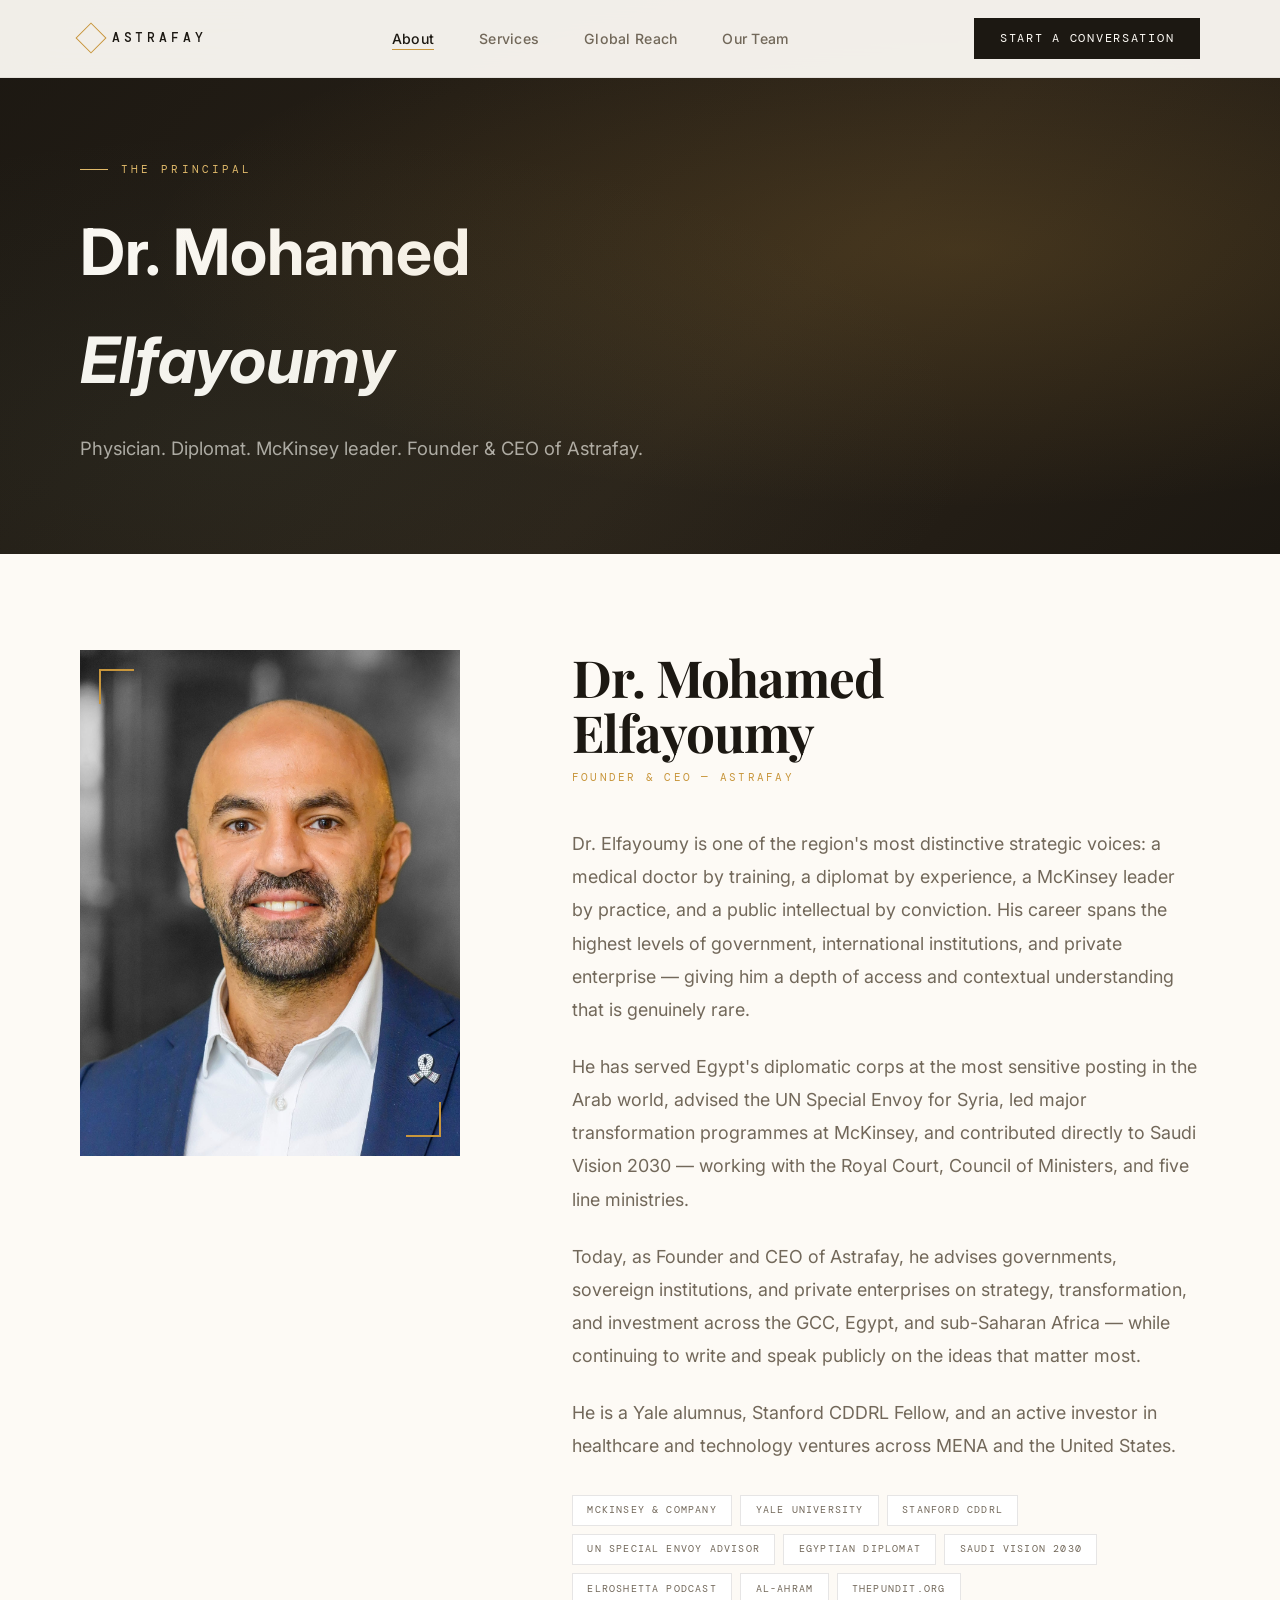
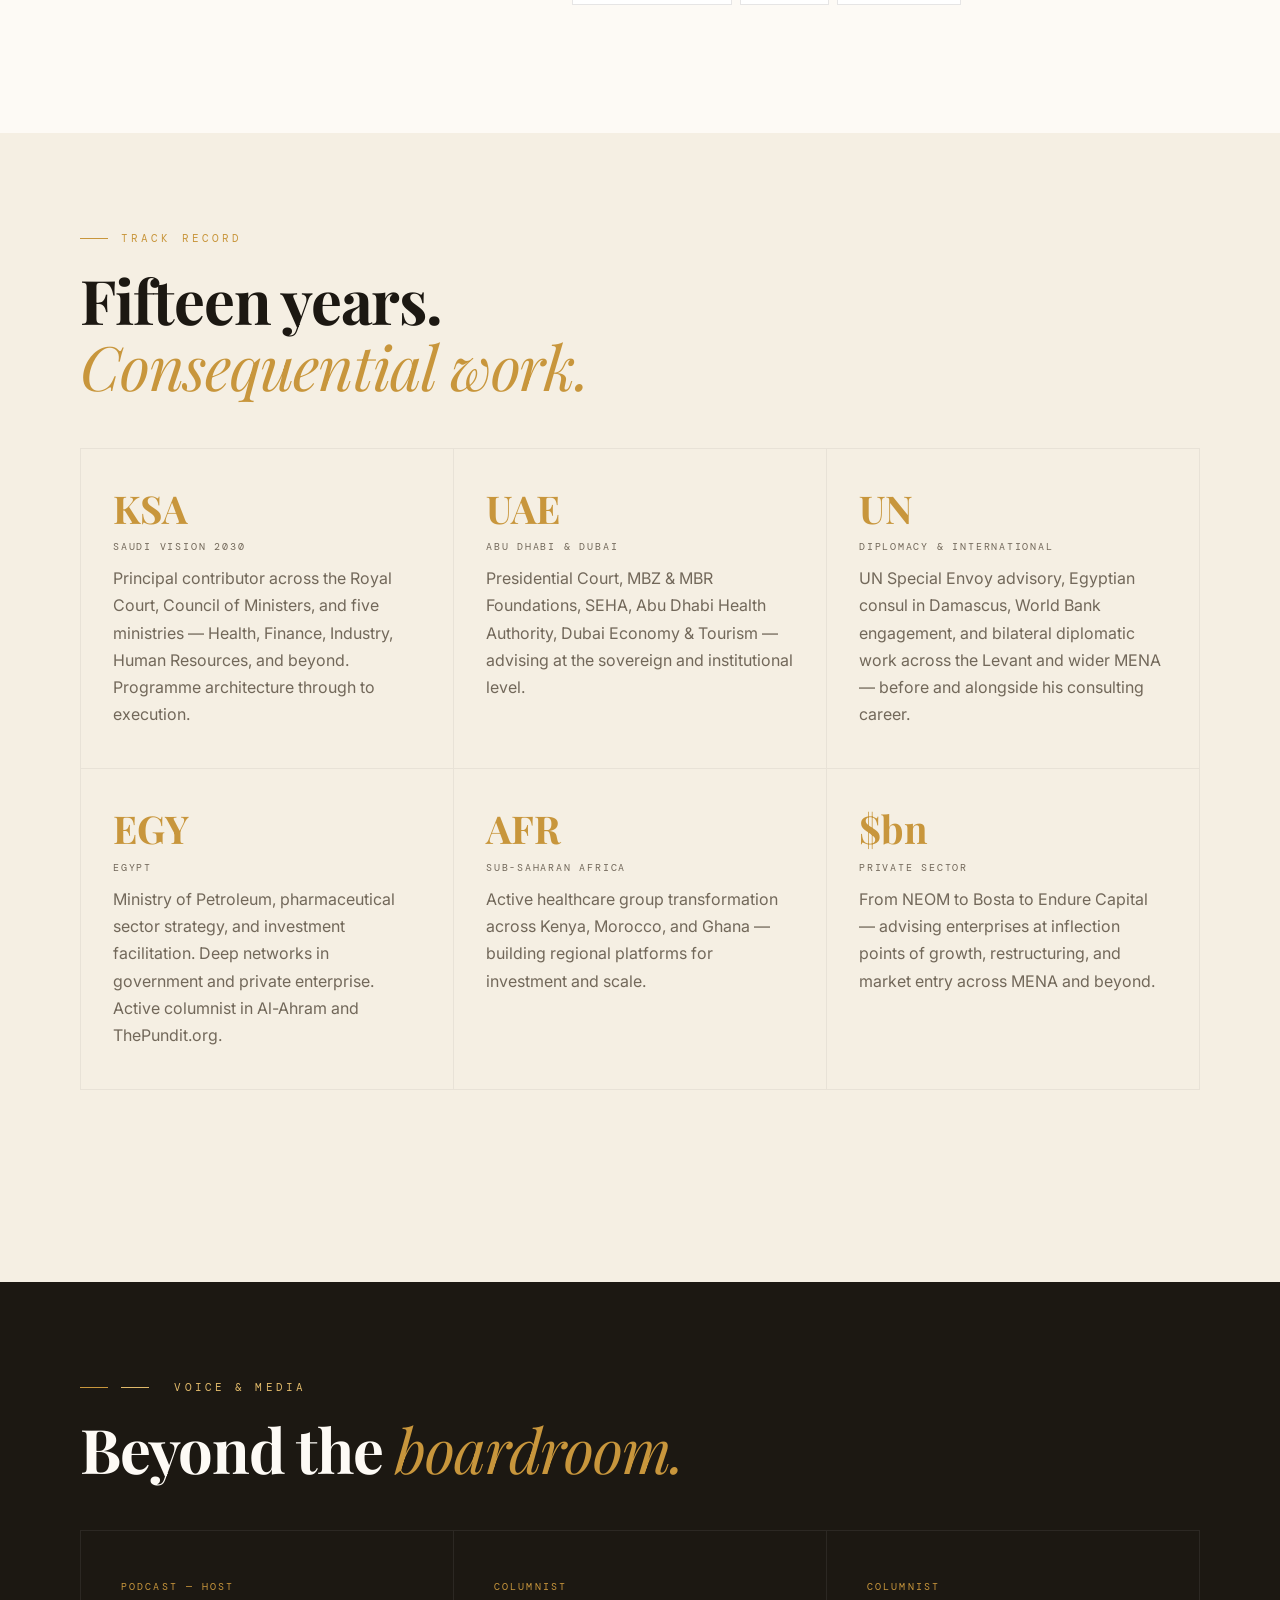
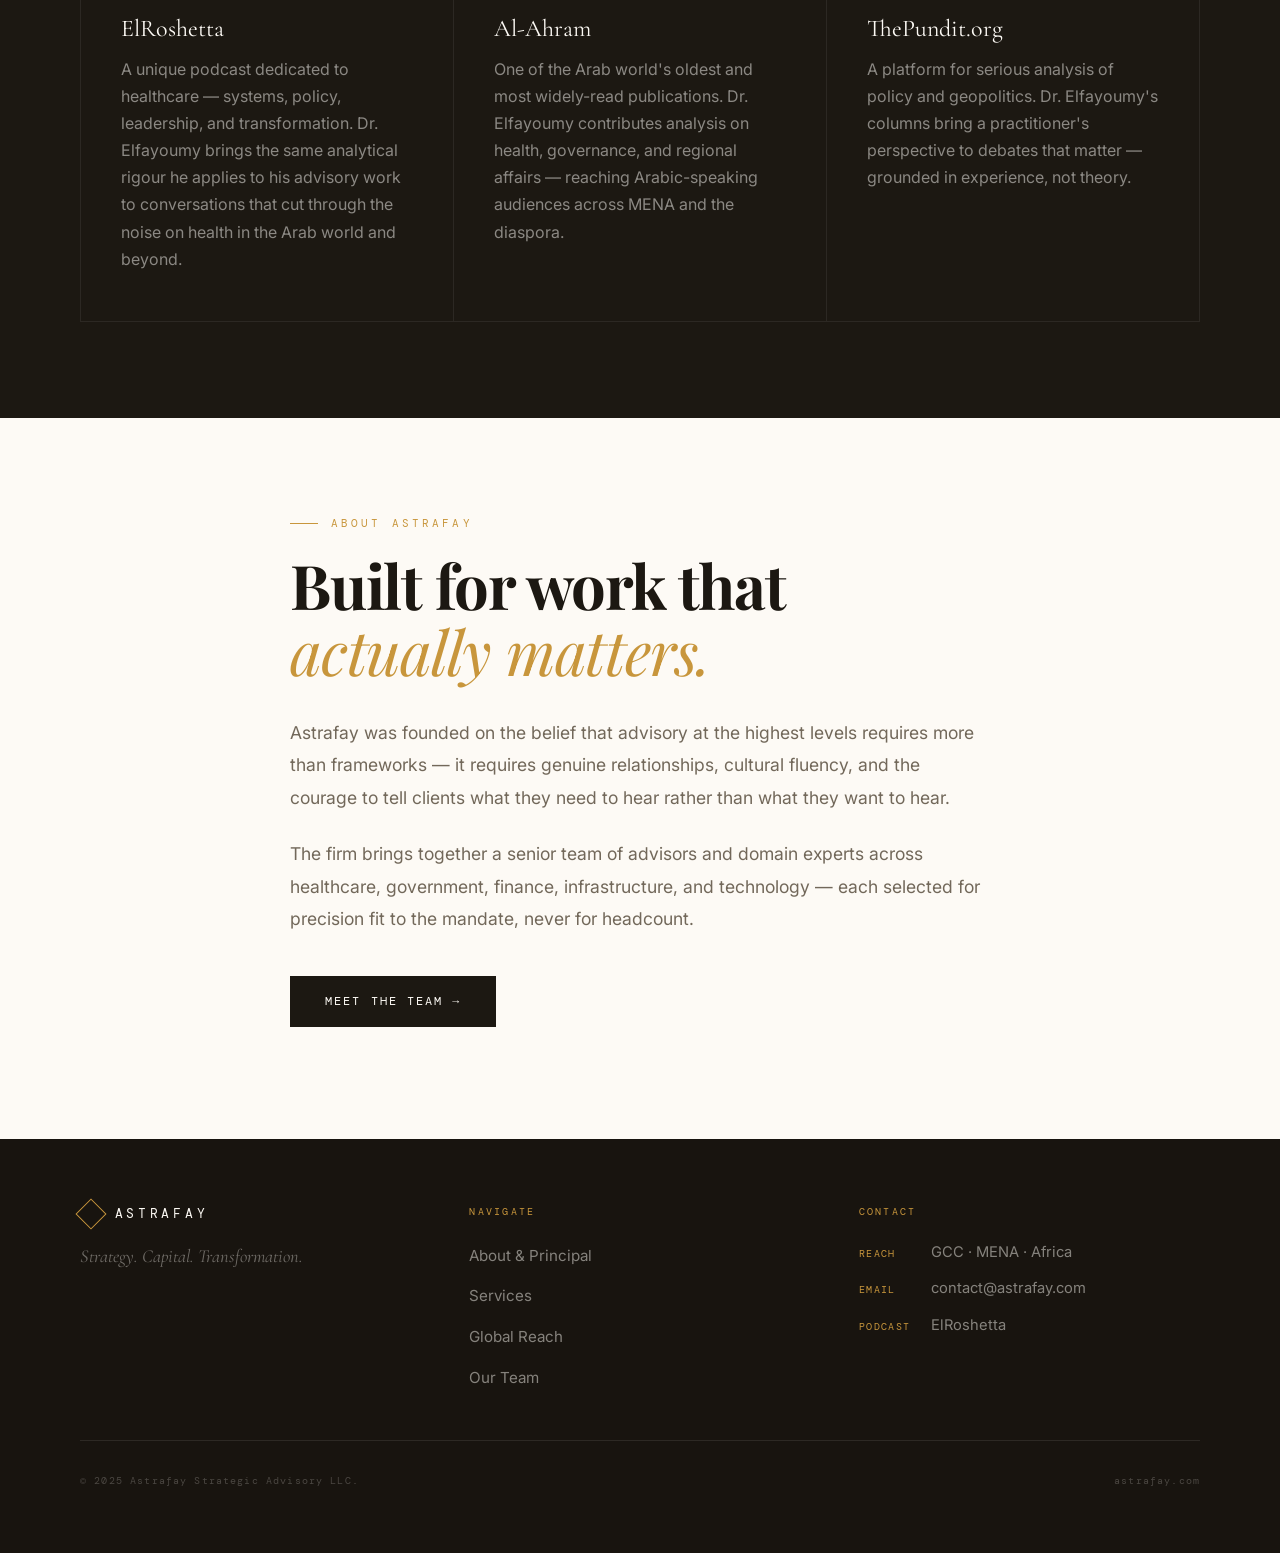
==== about/index.html @ 00f958ef "Deploy Astrafay website v2 — full redesign" ====
<!DOCTYPE html>
<html lang="en">
<head>
  <meta charset="UTF-8" />
  <meta name="viewport" content="width=device-width, initial-scale=1.0" />
  <title>About — Dr. Mohamed Elfayoumy | Astrafay</title>
  <link rel="preconnect" href="https://fonts.googleapis.com" />
  <link rel="preconnect" href="https://fonts.gstatic.com" crossorigin />
  <link href="https://fonts.googleapis.com/css2?family=Playfair+Display:ital,wght@0,700;0,800;1,400;1,700&family=Cormorant+Garamond:ital,wght@0,300;0,400;1,300;1,400&family=DM+Mono:wght@300;400;500&family=Inter:wght@400;500;600&display=swap" rel="stylesheet" />
  <link rel="stylesheet" href="../style.css" />
  <style>
    .bio-grid {
      display: grid; grid-template-columns: 380px 1fr;
      gap: 7rem; align-items: start; padding: 6rem 0;
    }
    .bio-photo-frame {
      width: 100%; aspect-ratio: 3/4;
      overflow: hidden; position: relative; background: var(--cream);
    }
    .bio-photo-frame img { width:100%; height:100%; object-fit:cover; object-position:center top; display:block; }
    .bio-photo-frame::before { content:''; position:absolute; top:1.2rem; left:1.2rem; width:2.2rem; height:2.2rem; border-top:2px solid var(--gold); border-left:2px solid var(--gold); z-index:2; }
    .bio-photo-frame::after  { content:''; position:absolute; bottom:1.2rem; right:1.2rem; width:2.2rem; height:2.2rem; border-bottom:2px solid var(--gold); border-right:2px solid var(--gold); z-index:2; }

    .bio-name { font-family:var(--ff-head); font-size:clamp(2.4rem,4vw,3.8rem); font-weight:700; line-height:1.08; letter-spacing:-0.02em; color:var(--ink); margin-bottom:0.5rem; }
    .bio-role { font-family:var(--ff-mono); font-size:0.7rem; letter-spacing:0.2em; text-transform:uppercase; color:var(--gold); margin-bottom:2.5rem; }
    .bio-p { font-size:1.12rem; color:var(--mid); line-height:1.85; margin-bottom:1.5rem; max-width:58ch; }

    .anchor-tags { display:flex; flex-wrap:wrap; gap:0.5rem; margin:2rem 0; }
    .anchor-tag { font-family:var(--ff-mono); font-size:0.62rem; letter-spacing:0.12em; text-transform:uppercase; border:1px solid var(--rule); color:var(--mid); padding:0.4rem 0.9rem; background:var(--warm-white); }

    /* Track record grid */
    .track-grid {
      display: grid; grid-template-columns: repeat(3, 1fr);
      gap: 0; border-top:1px solid var(--rule-lt); border-left:1px solid var(--rule-lt);
      margin-bottom: 6rem;
    }
    .track-card { padding:2.5rem 2rem; border-right:1px solid var(--rule-lt); border-bottom:1px solid var(--rule-lt); }
    .track-icon { font-family:var(--ff-head); font-size:2.4rem; font-weight:700; color:var(--gold); line-height:1; margin-bottom:0.75rem; }
    .track-label { font-family:var(--ff-mono); font-size:0.62rem; letter-spacing:0.18em; text-transform:uppercase; color:var(--mid); margin-bottom:0.6rem; }
    .track-body { font-size:1rem; color:var(--mid); line-height:1.7; }

    /* Media section */
    .media-section { background: var(--ink); padding: 6rem 0; }
    .media-grid { display:grid; grid-template-columns: repeat(3,1fr); gap:0; border-top:1px solid rgba(250,248,244,0.07); border-left:1px solid rgba(250,248,244,0.07); }
    .media-card { padding:3rem 2.5rem; border-right:1px solid rgba(250,248,244,0.07); border-bottom:1px solid rgba(250,248,244,0.07); transition:background 0.2s; }
    .media-card:hover { background:rgba(201,169,110,0.05); }
    .media-card-type { font-family:var(--ff-mono); font-size:0.6rem; letter-spacing:0.22em; text-transform:uppercase; color:var(--gold); margin-bottom:1.2rem; }
    .media-card-name { font-family:var(--ff-sub); font-size:1.5rem; font-weight:400; color:var(--paper); margin-bottom:0.75rem; line-height:1.2; }
    .media-card-body { font-size:1rem; color:rgba(250,248,244,0.5); line-height:1.7; }

    @media (max-width:1100px) {
      .bio-grid { grid-template-columns:1fr; gap:3.5rem; }
      .bio-photo-frame { max-width:360px; }
      .track-grid { grid-template-columns:1fr 1fr; }
      .media-grid { grid-template-columns:1fr; }
    }
    @media (max-width:640px) { .track-grid { grid-template-columns:1fr; } }
  </style>
</head>
<body>

<nav id="main-nav">
  <a href="../index.html" class="nav-logo"><span class="nav-logo-mark"></span>Astrafay</a>
  <ul class="nav-links">
    <li><a href="../about/index.html" class="active">About</a></li>
    <li><a href="../services/index.html">Services</a></li>
    <li><a href="../clients/index.html">Global Reach</a></li>
    <li><a href="../team/index.html">Our Team</a></li>
  </ul>
  <a href="../index.html#contact" class="nav-cta">Start a Conversation</a>
</nav>

<!-- PAGE HERO -->
<div class="page-hero">
  <div class="wrap">
    <div class="eyebrow">The Principal</div>
    <h1 class="display" style="color:var(--paper);font-size:clamp(2.8rem,5vw,5rem);margin-bottom:1.2rem;">Dr. Mohamed<br><em>Elfayoumy</em></h1>
    <p class="body-lg">Physician. Diplomat. McKinsey leader. Founder &amp; CEO of Astrafay.</p>
  </div>
</div>

<!-- BIO -->
<section style="background:var(--paper);">
  <div class="wrap">
    <div class="bio-grid">
      <div class="fade-up">
        <div class="bio-photo-frame">
          <img src="../headshot.jpeg" alt="Dr. Mohamed Elfayoumy" />
        </div>
      </div>
      <div class="fade-up">
        <h2 class="bio-name">Dr. Mohamed<br>Elfayoumy</h2>
        <div class="bio-role">Founder &amp; CEO &mdash; Astrafay</div>

        <p class="bio-p">
          Dr. Elfayoumy is one of the region's most distinctive strategic voices: a medical doctor by training, a diplomat by experience, a McKinsey leader by practice, and a public intellectual by conviction. His career spans the highest levels of government, international institutions, and private enterprise — giving him a depth of access and contextual understanding that is genuinely rare.
        </p>
        <p class="bio-p">
          He has served Egypt's diplomatic corps at the most sensitive posting in the Arab world, advised the UN Special Envoy for Syria, led major transformation programmes at McKinsey, and contributed directly to Saudi Vision 2030 — working with the Royal Court, Council of Ministers, and five line ministries.
        </p>
        <p class="bio-p">
          Today, as Founder and CEO of Astrafay, he advises governments, sovereign institutions, and private enterprises on strategy, transformation, and investment across the GCC, Egypt, and sub-Saharan Africa — while continuing to write and speak publicly on the ideas that matter most.
        </p>
        <p class="bio-p">
          He is a Yale alumnus, Stanford CDDRL Fellow, and an active investor in healthcare and technology ventures across MENA and the United States.
        </p>

        <div class="anchor-tags">
          <span class="anchor-tag">McKinsey &amp; Company</span>
          <span class="anchor-tag">Yale University</span>
          <span class="anchor-tag">Stanford CDDRL</span>
          <span class="anchor-tag">UN Special Envoy Advisor</span>
          <span class="anchor-tag">Egyptian Diplomat</span>
          <span class="anchor-tag">Saudi Vision 2030</span>
          <span class="anchor-tag">ElRoshetta Podcast</span>
          <span class="anchor-tag">Al-Ahram</span>
          <span class="anchor-tag">ThePundit.org</span>
        </div>
      </div>
    </div>
  </div>
</section>

<!-- TRACK RECORD -->
<section style="background:var(--cream);padding:6rem 0;">
  <div class="wrap">
    <div class="eyebrow fade-up">Track Record</div>
    <h2 class="display fade-up" style="margin-bottom:3rem;">Fifteen years.<br><em>Consequential work.</em></h2>
    <div class="track-grid fade-up">
      <div class="track-card">
        <div class="track-icon">KSA</div>
        <div class="track-label">Saudi Vision 2030</div>
        <div class="track-body">Principal contributor across the Royal Court, Council of Ministers, and five ministries — Health, Finance, Industry, Human Resources, and beyond. Programme architecture through to execution.</div>
      </div>
      <div class="track-card">
        <div class="track-icon">UAE</div>
        <div class="track-label">Abu Dhabi &amp; Dubai</div>
        <div class="track-body">Presidential Court, MBZ &amp; MBR Foundations, SEHA, Abu Dhabi Health Authority, Dubai Economy &amp; Tourism — advising at the sovereign and institutional level.</div>
      </div>
      <div class="track-card">
        <div class="track-icon">UN</div>
        <div class="track-label">Diplomacy &amp; International</div>
        <div class="track-body">UN Special Envoy advisory, Egyptian consul in Damascus, World Bank engagement, and bilateral diplomatic work across the Levant and wider MENA — before and alongside his consulting career.</div>
      </div>
      <div class="track-card">
        <div class="track-icon">EGY</div>
        <div class="track-label">Egypt</div>
        <div class="track-body">Ministry of Petroleum, pharmaceutical sector strategy, and investment facilitation. Deep networks in government and private enterprise. Active columnist in Al-Ahram and ThePundit.org.</div>
      </div>
      <div class="track-card">
        <div class="track-icon">AFR</div>
        <div class="track-label">Sub-Saharan Africa</div>
        <div class="track-body">Active healthcare group transformation across Kenya, Morocco, and Ghana — building regional platforms for investment and scale.</div>
      </div>
      <div class="track-card">
        <div class="track-icon">$bn</div>
        <div class="track-label">Private Sector</div>
        <div class="track-body">From NEOM to Bosta to Endure Capital — advising enterprises at inflection points of growth, restructuring, and market entry across MENA and beyond.</div>
      </div>
    </div>
  </div>
</section>

<!-- MEDIA & VOICE -->
<section class="media-section">
  <div class="wrap">
    <div class="eyebrow fade-up" style="color:var(--gold-lt);"><span style="display:block;width:1.75rem;height:1px;background:var(--gold-lt);flex-shrink:0;margin-right:0.8rem;"></span>Voice &amp; Media</div>
    <h2 class="display fade-up" style="color:var(--paper);margin-bottom:3rem;">Beyond the <em>boardroom.</em></h2>
    <div class="media-grid fade-up">
      <div class="media-card">
        <div class="media-card-type">Podcast &mdash; Host</div>
        <div class="media-card-name">ElRoshetta</div>
        <div class="media-card-body">A unique podcast dedicated to healthcare — systems, policy, leadership, and transformation. Dr. Elfayoumy brings the same analytical rigour he applies to his advisory work to conversations that cut through the noise on health in the Arab world and beyond.</div>
      </div>
      <div class="media-card">
        <div class="media-card-type">Columnist</div>
        <div class="media-card-name">Al-Ahram</div>
        <div class="media-card-body">One of the Arab world's oldest and most widely-read publications. Dr. Elfayoumy contributes analysis on health, governance, and regional affairs — reaching Arabic-speaking audiences across MENA and the diaspora.</div>
      </div>
      <div class="media-card">
        <div class="media-card-type">Columnist</div>
        <div class="media-card-name">ThePundit.org</div>
        <div class="media-card-body">A platform for serious analysis of policy and geopolitics. Dr. Elfayoumy's columns bring a practitioner's perspective to debates that matter — grounded in experience, not theory.</div>
      </div>
    </div>
  </div>
</section>

<!-- ASTRAFAY -->
<section style="background:var(--paper);padding:6rem 0 7rem;">
  <div class="wrap" style="max-width:860px;">
    <div class="eyebrow fade-up">About Astrafay</div>
    <h2 class="display fade-up" style="margin-bottom:2rem;">Built for work that <em>actually matters.</em></h2>
    <p style="font-size:1.1rem;color:var(--mid);line-height:1.85;margin-bottom:1.5rem;" class="fade-up">
      Astrafay was founded on the belief that advisory at the highest levels requires more than frameworks — it requires genuine relationships, cultural fluency, and the courage to tell clients what they need to hear rather than what they want to hear.
    </p>
    <p style="font-size:1.1rem;color:var(--mid);line-height:1.85;margin-bottom:2.5rem;" class="fade-up">
      The firm brings together a senior team of advisors and domain experts across healthcare, government, finance, infrastructure, and technology — each selected for precision fit to the mandate, never for headcount.
    </p>
    <a href="../team/index.html" class="btn btn-dark fade-up">Meet the Team &rarr;</a>
  </div>
</section>

<footer>
  <div class="footer-inner">
    <div>
      <div class="footer-logo-mark"><span class="nav-logo-mark"></span><span class="footer-brand">Astrafay</span></div>
      <div class="footer-tagline">Strategy. Capital. Transformation.</div>
    </div>
    <div>
      <div class="footer-nav-title">Navigate</div>
      <ul class="footer-nav-list">
        <li><a href="../about/index.html">About &amp; Principal</a></li>
        <li><a href="../services/index.html">Services</a></li>
        <li><a href="../clients/index.html">Global Reach</a></li>
        <li><a href="../team/index.html">Our Team</a></li>
      </ul>
    </div>
    <div>
      <div class="footer-nav-title">Contact</div>
      <div class="footer-contact-item"><span class="footer-contact-label">Reach</span><span class="footer-contact-val">GCC &middot; MENA &middot; Africa</span></div>
      <div class="footer-contact-item"><span class="footer-contact-label">Email</span><span class="footer-contact-val">contact@astrafay.com</span></div>
      <div class="footer-contact-item"><span class="footer-contact-label">Podcast</span><span class="footer-contact-val">ElRoshetta</span></div>
    </div>
  </div>
  <div class="footer-bottom">
    <span>&copy; 2025 Astrafay Strategic Advisory LLC.</span>
    <span>astrafay.com</span>
  </div>
</footer>

<script>
  const nav = document.getElementById('main-nav');
  window.addEventListener('scroll', () => nav.classList.toggle('scrolled', window.scrollY > 40));
  const obs = new IntersectionObserver(entries => {
    entries.forEach(el => { if(el.isIntersecting){ setTimeout(()=>el.target.classList.add('visible'),(parseInt(el.target.dataset.delay)||0)); obs.unobserve(el.target); }});
  }, {threshold:0.07});
  document.querySelectorAll('.fade-up').forEach((el,i)=>{ el.dataset.delay=(i%3)*80; obs.observe(el); });
</script>
</body>
</html>
---- style.css ----
*, *::before, *::after { box-sizing: border-box; margin: 0; padding: 0; }

:root {
  /* ── Palette — warmer, more colourful, easier on the eye ── */
  --ink:        #1c1812;
  --paper:      #fdfaf5;
  --cream:      #f5efe3;
  --cream-2:    #ede5d4;
  --warm-white: #ffffff;

  /* Gold — slightly richer, less muted */
  --gold:       #c8963c;
  --gold-lt:    #e0b96a;
  --gold-pale:  #f5e6cc;
  --gold-dim:   rgba(200,150,60,0.15);

  /* Accents — a warm teal-sage for variety without clashing */
  --sage:       #6b8c7a;
  --sage-lt:    #a8c4b4;
  --sage-pale:  #e8f0ec;

  /* Text tones — warmer greys, less stone-cold */
  --mid:        #72685a;
  --light:      #a89e8e;
  --rule:       rgba(28,24,18,0.11);
  --rule-lt:    rgba(28,24,18,0.06);

  --ff-head:    'Playfair Display', Georgia, serif;
  --ff-sub:     'Cormorant Garamond', Georgia, serif;
  --ff-mono:    'DM Mono', monospace;
  --ff-body:    'Inter', system-ui, sans-serif;
}

html { scroll-behavior: smooth; }

body {
  background: var(--paper);
  color: var(--ink);
  font-family: var(--ff-body);
  font-size: 18px;          /* up from 17px */
  line-height: 1.68;
  overflow-x: hidden;
}

/* ── NAV ── */
nav {
  position: fixed; top: 0; left: 0; right: 0; z-index: 200;
  display: flex; align-items: center; justify-content: space-between;
  padding: 1.1rem 5rem;
  background: rgba(253,250,245,0.95);
  backdrop-filter: blur(18px);
  border-bottom: 1px solid var(--rule-lt);
  transition: box-shadow 0.3s;
}

nav.scrolled { box-shadow: 0 2px 28px rgba(28,24,18,0.08); }

.nav-logo {
  font-family: var(--ff-mono);
  font-size: 0.82rem;
  font-weight: 500;
  letter-spacing: 0.3em;
  text-transform: uppercase;
  color: var(--ink);
  text-decoration: none;
  display: flex; align-items: center; gap: 0.6rem;
}

.nav-logo-mark {
  width: 22px; height: 22px;
  border: 1.5px solid var(--gold);
  transform: rotate(45deg);
  display: inline-block;
  flex-shrink: 0;
}

.nav-links { display: flex; gap: 2.8rem; list-style: none; }

.nav-links a {
  font-family: var(--ff-body);
  font-size: 0.88rem;
  font-weight: 500;
  letter-spacing: 0.02em;
  color: var(--mid);
  text-decoration: none;
  transition: color 0.2s;
  position: relative;
}

.nav-links a::after {
  content: '';
  position: absolute; bottom: -3px; left: 0;
  width: 0; height: 1px;
  background: var(--gold);
  transition: width 0.25s;
}

.nav-links a:hover { color: var(--ink); }
.nav-links a:hover::after,
.nav-links a.active::after { width: 100%; }
.nav-links a.active { color: var(--ink); }

.nav-cta {
  font-family: var(--ff-mono);
  font-size: 0.72rem;
  letter-spacing: 0.15em;
  text-transform: uppercase;
  color: var(--paper);
  background: var(--ink);
  padding: 0.7rem 1.6rem;
  text-decoration: none;
  transition: background 0.2s, color 0.2s;
}

.nav-cta:hover { background: var(--gold); color: var(--ink); }

/* ── LOGO TICKER (shared style for both tickers) ── */
.logo-ticker {
  overflow: hidden;
  padding: 1.4rem 0;
  background: var(--cream);
  border-top: 1px solid var(--rule-lt);
  border-bottom: 1px solid var(--rule-lt);
  position: relative; z-index: 1;
}

.logo-ticker-track {
  display: flex; align-items: center;
  animation: ticker-ltr 55s linear infinite;
  white-space: nowrap;
  will-change: transform;
}

.logo-ticker-track.reverse { animation: ticker-rtl 50s linear infinite; }

.logo-ticker-item {
  display: inline-flex; align-items: center;
  padding: 0 2.8rem; gap: 2.8rem;
  flex-shrink: 0;
}

.logo-ticker-item::after { content:'·'; color: var(--gold); font-size:1.2rem; }

.logo-ticker-item img {
  height: 22px; width: auto; max-width: 100px;
  object-fit: contain;
  filter: grayscale(100%) opacity(0.45);
  transition: filter 0.2s;
}

.logo-ticker-item:hover img { filter: grayscale(0%) opacity(0.85); }

.logo-ticker-text {
  font-family: var(--ff-mono);
  font-size: 0.67rem;
  letter-spacing: 0.2em;
  text-transform: uppercase;
  color: var(--light);
  white-space: nowrap;
  transition: color 0.2s;
}

.logo-ticker-item:hover .logo-ticker-text { color: var(--gold); }

@keyframes ticker-ltr { from { transform: translateX(0); }    to { transform: translateX(-50%); } }
@keyframes ticker-rtl { from { transform: translateX(-50%); } to { transform: translateX(0); } }

/* ── SHARED LAYOUT ── */
section { position: relative; z-index: 1; }

.wrap {
  max-width: 1320px;
  margin: 0 auto;
  padding: 0 5rem;
}

.section-pad    { padding: 7rem 0; }
.section-pad-sm { padding: 4rem 0; }

.eyebrow {
  font-family: var(--ff-mono);
  font-size: 0.7rem;
  letter-spacing: 0.28em;
  text-transform: uppercase;
  color: var(--gold);
  display: flex; align-items: center; gap: 0.8rem;
  margin-bottom: 1.2rem;
}

.eyebrow::before {
  content: '';
  display: block; width: 1.75rem; height: 1px;
  background: var(--gold);
  flex-shrink: 0;
}

/* ── TYPOGRAPHY ── */
h2.display {
  font-family: var(--ff-head);
  font-size: clamp(3rem, 4.8vw, 4.8rem);   /* up from 2.8–4.5 */
  font-weight: 700;
  line-height: 1.08;
  letter-spacing: -0.02em;
  color: var(--ink);
}

h2.display em { font-style: italic; font-weight: 400; color: var(--gold); }

h3.sub-display {
  font-family: var(--ff-sub);
  font-size: clamp(1.8rem, 2.8vw, 2.5rem);  /* up from 1.6–2.2 */
  font-weight: 400;
  line-height: 1.25;
  color: var(--ink);
}

h3.sub-display em { font-style: italic; color: var(--gold); }

.body-lg {
  font-size: 1.15rem;                /* up from 1.08 */
  color: var(--mid);
  line-height: 1.82;
  max-width: 62ch;
}

.body-md {
  font-size: 1rem;                   /* up from 0.95 */
  color: var(--mid);
  line-height: 1.8;
}

/* ── DIVIDER ── */
.rule-line { border: none; border-top: 1px solid var(--rule); margin: 0; }

/* ── BUTTONS ── */
.btn {
  display: inline-block;
  font-family: var(--ff-mono);
  font-size: 0.72rem;
  letter-spacing: 0.18em;
  text-transform: uppercase;
  text-decoration: none;
  padding: 1rem 2.2rem;
  transition: background 0.2s, color 0.2s, border-color 0.2s;
}

.btn-dark    { background: var(--ink);  color: var(--paper); }
.btn-dark:hover { background: var(--gold); color: var(--ink); }

.btn-outline { border: 1px solid rgba(28,24,18,0.2); color: var(--ink); }
.btn-outline:hover { border-color: var(--gold); color: var(--gold); }

.btn-gold    { background: var(--gold); color: var(--ink); }
.btn-gold:hover { background: var(--ink); color: var(--paper); }

/* ── GRID CARD ── */
.grid-card {
  border-top: 1px solid var(--rule);
  padding: 2.5rem 0;
  position: relative;
  transition: padding-left 0.25s;
}

.grid-card::before {
  content: '';
  position: absolute; top: -1px; left: 0;
  width: 0; height: 2px;
  background: var(--gold);
  transition: width 0.35s ease;
}

.grid-card:hover::before { width: 100%; }
.grid-card:hover { padding-left: 0.5rem; }

/* ── PAGE HERO (subpages) ── */
.page-hero {
  padding: 10rem 0 5.5rem;
  background: linear-gradient(135deg, #1c1812 0%, #2a2218 60%, #1c1812 100%);
  position: relative; overflow: hidden;
}

.page-hero::before {
  content: '';
  position: absolute; inset: 0;
  background:
    radial-gradient(ellipse at 75% 45%, rgba(200,150,60,0.18) 0%, transparent 60%),
    radial-gradient(ellipse at 20% 80%, rgba(107,140,122,0.08) 0%, transparent 50%);
  pointer-events: none;
}

.page-hero .eyebrow { color: var(--gold-lt); }
.page-hero .eyebrow::before { background: var(--gold-lt); }
.page-hero h1 { color: var(--paper); }
.page-hero .body-lg { color: rgba(253,250,245,0.65); max-width: 55ch; }

/* ── FORM ── */
.form-group { margin-bottom: 1.5rem; }

.form-label {
  display: block;
  font-family: var(--ff-mono);
  font-size: 0.67rem;
  letter-spacing: 0.2em;
  text-transform: uppercase;
  color: var(--mid);
  margin-bottom: 0.55rem;
}

.form-input, .form-textarea, .form-select {
  width: 100%;
  background: var(--warm-white);
  border: 1px solid var(--rule);
  border-radius: 0;
  padding: 0.9rem 1.1rem;
  font-family: var(--ff-body);
  font-size: 1rem;
  color: var(--ink);
  outline: none;
  transition: border-color 0.2s;
  -webkit-appearance: none;
}

.form-input:focus, .form-textarea:focus, .form-select:focus {
  border-color: var(--gold);
}

.form-textarea { resize: vertical; min-height: 130px; }

.form-submit {
  font-family: var(--ff-mono);
  font-size: 0.72rem;
  letter-spacing: 0.18em;
  text-transform: uppercase;
  background: var(--ink);
  color: var(--paper);
  border: none;
  padding: 1.1rem 2.5rem;
  cursor: pointer;
  transition: background 0.2s;
  width: 100%;
}

.form-submit:hover { background: var(--gold); color: var(--ink); }

/* ── FOOTER ── */
footer {
  background: #18140f;
  padding: 4rem 5rem;
  position: relative; z-index: 1;
}

.footer-inner {
  max-width: 1320px; margin: 0 auto;
  display: grid;
  grid-template-columns: 1fr 1fr 1fr;
  gap: 3rem;
  padding-bottom: 3rem;
  border-bottom: 1px solid rgba(253,250,245,0.09);
}

.footer-logo-mark { display: flex; align-items: center; gap: 0.8rem; margin-bottom: 1rem; }
.footer-logo-mark .nav-logo-mark { border-color: var(--gold); }

.footer-brand {
  font-family: var(--ff-mono);
  font-size: 0.82rem;
  letter-spacing: 0.28em;
  text-transform: uppercase;
  color: var(--paper);
}

.footer-tagline {
  font-family: var(--ff-sub);
  font-size: 1.15rem;
  font-style: italic;
  color: rgba(253,250,245,0.38);
  margin-top: 0.5rem;
}

.footer-nav-title {
  font-family: var(--ff-mono);
  font-size: 0.64rem;
  letter-spacing: 0.22em;
  text-transform: uppercase;
  color: var(--gold);
  margin-bottom: 1.2rem;
}

.footer-nav-list { list-style: none; display: flex; flex-direction: column; gap: 0.65rem; }

.footer-nav-list a {
  font-size: 0.95rem;
  color: rgba(253,250,245,0.48);
  text-decoration: none;
  transition: color 0.2s;
}

.footer-nav-list a:hover { color: var(--paper); }

.footer-contact-item { display: flex; gap: 1rem; margin-bottom: 0.75rem; align-items: baseline; }

.footer-contact-label {
  font-family: var(--ff-mono);
  font-size: 0.6rem;
  letter-spacing: 0.15em;
  text-transform: uppercase;
  color: var(--gold);
  min-width: 3.5rem;
  flex-shrink: 0;
}

.footer-contact-val { font-size: 0.92rem; color: rgba(253,250,245,0.48); }

.footer-bottom {
  max-width: 1320px; margin: 0 auto;
  display: flex; justify-content: space-between; align-items: center;
  padding-top: 2rem;
  font-family: var(--ff-mono);
  font-size: 0.6rem;
  letter-spacing: 0.12em;
  color: rgba(253,250,245,0.22);
}

/* ── ANIMATIONS ── */
.fade-up {
  opacity: 0;
  transform: translateY(20px);
  transition: opacity 0.72s ease, transform 0.72s ease;
}

.fade-up.visible { opacity: 1; transform: translateY(0); }

/* ── RESPONSIVE ── */
@media (max-width: 1100px) {
  nav { padding: 1rem 2rem; }
  .wrap { padding: 0 2rem; }
  footer { padding: 3rem 2rem; }
  .footer-inner { grid-template-columns: 1fr 1fr; }
  .nav-links { display: none; }
}

@media (max-width: 700px) {
  .footer-inner { grid-template-columns: 1fr; }
  .footer-bottom { flex-direction: column; gap: 0.5rem; text-align: center; }
}
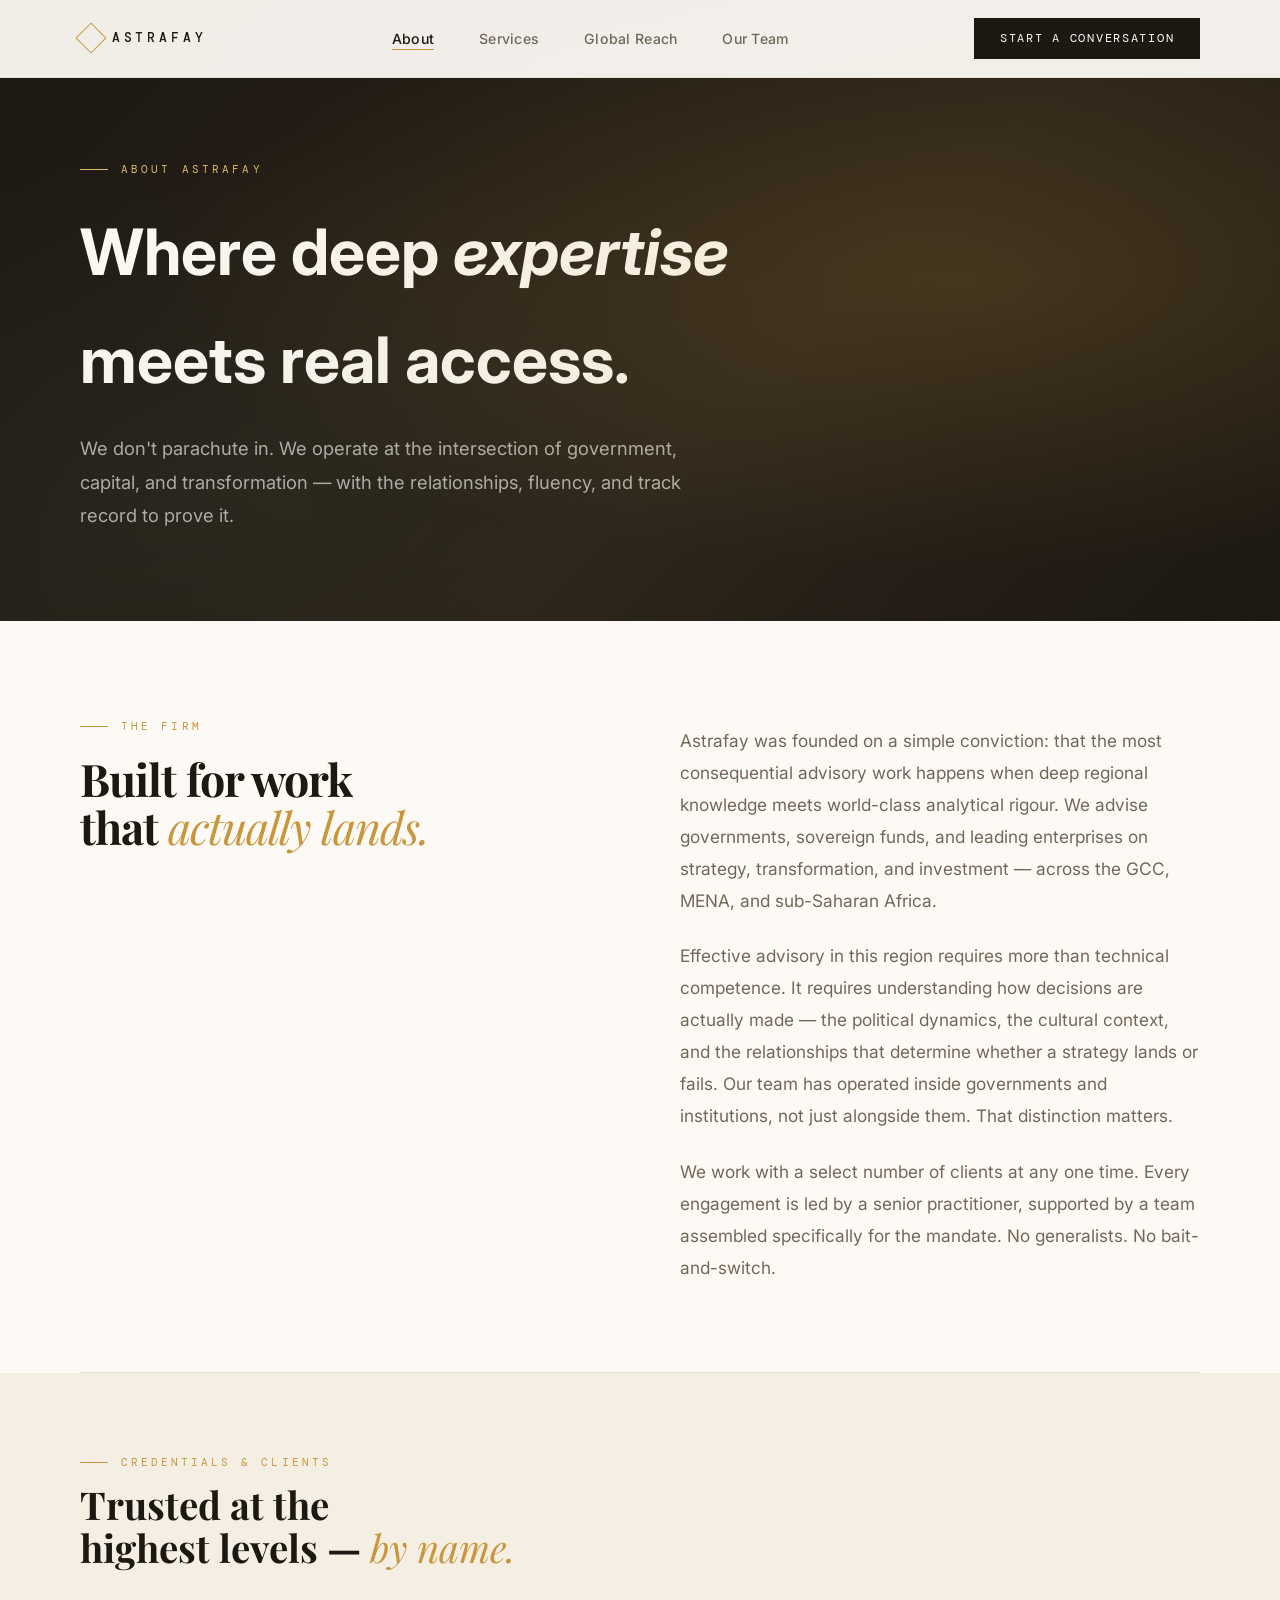
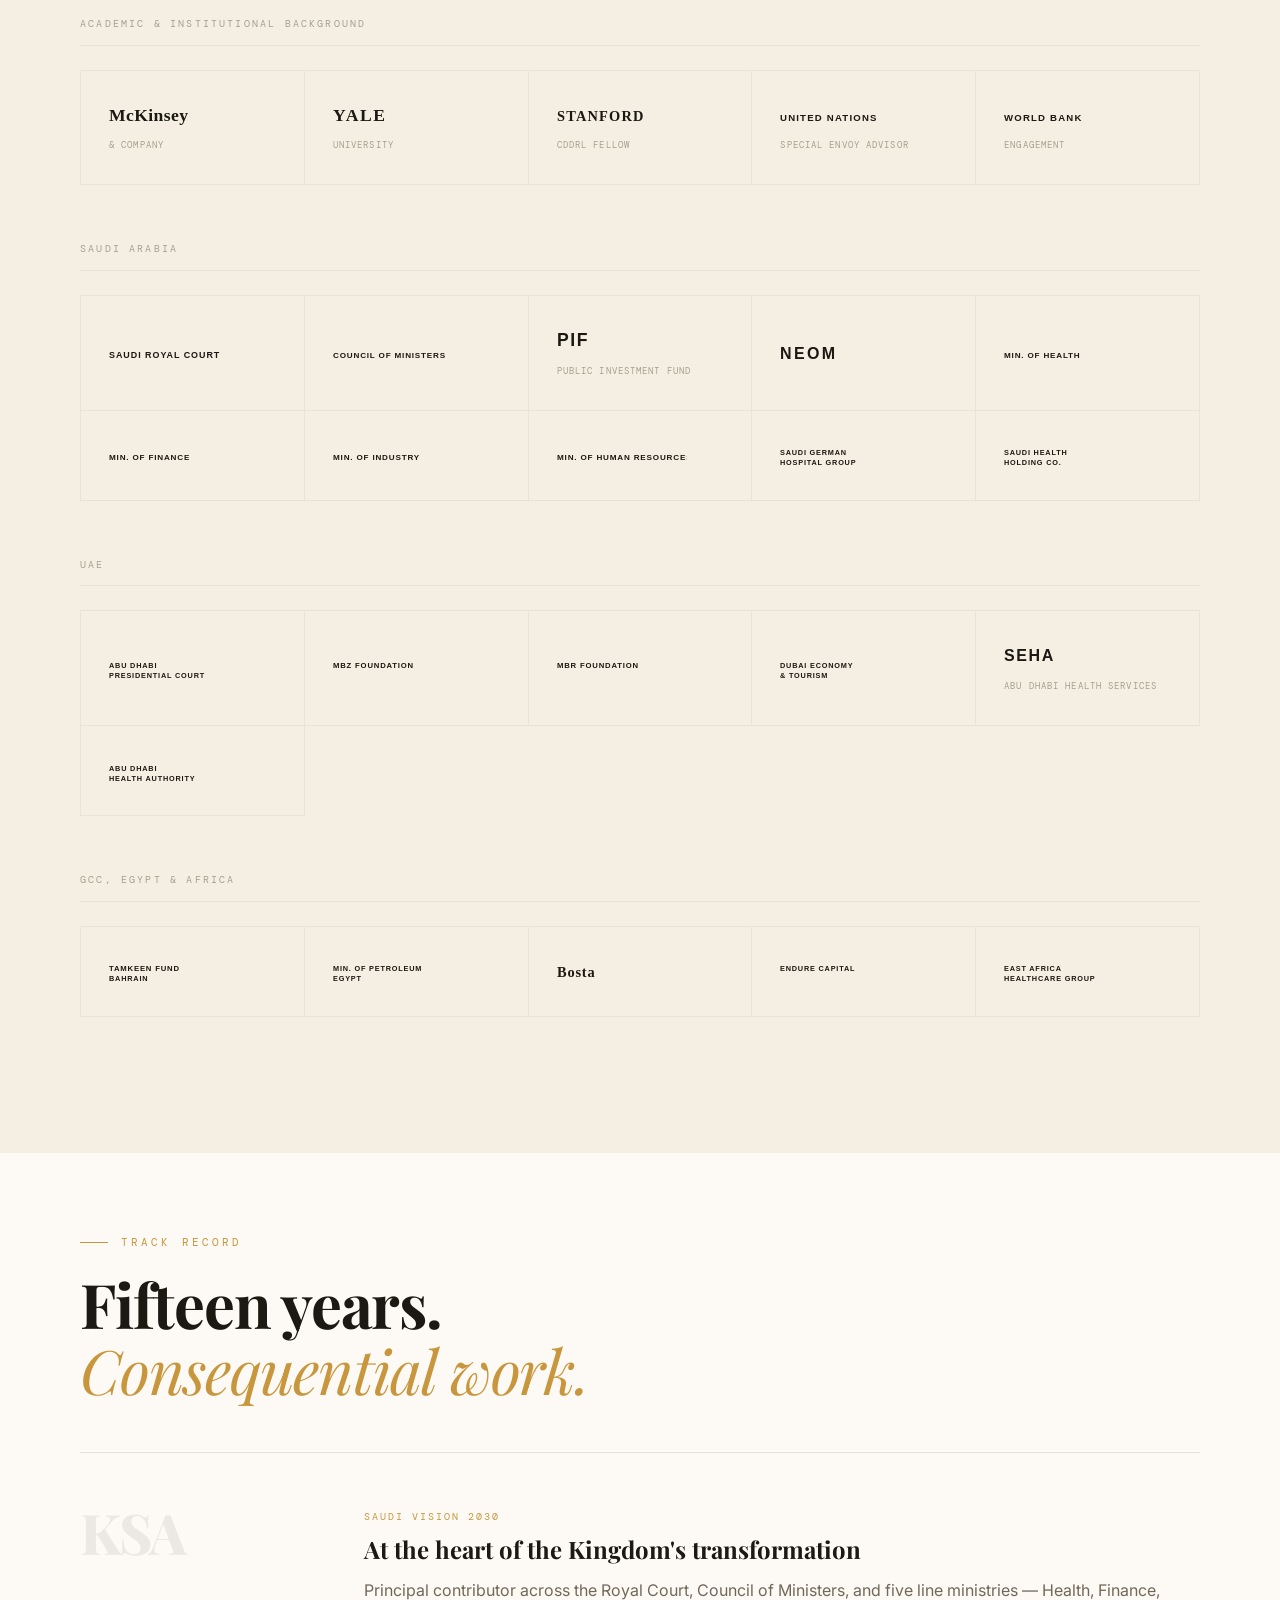
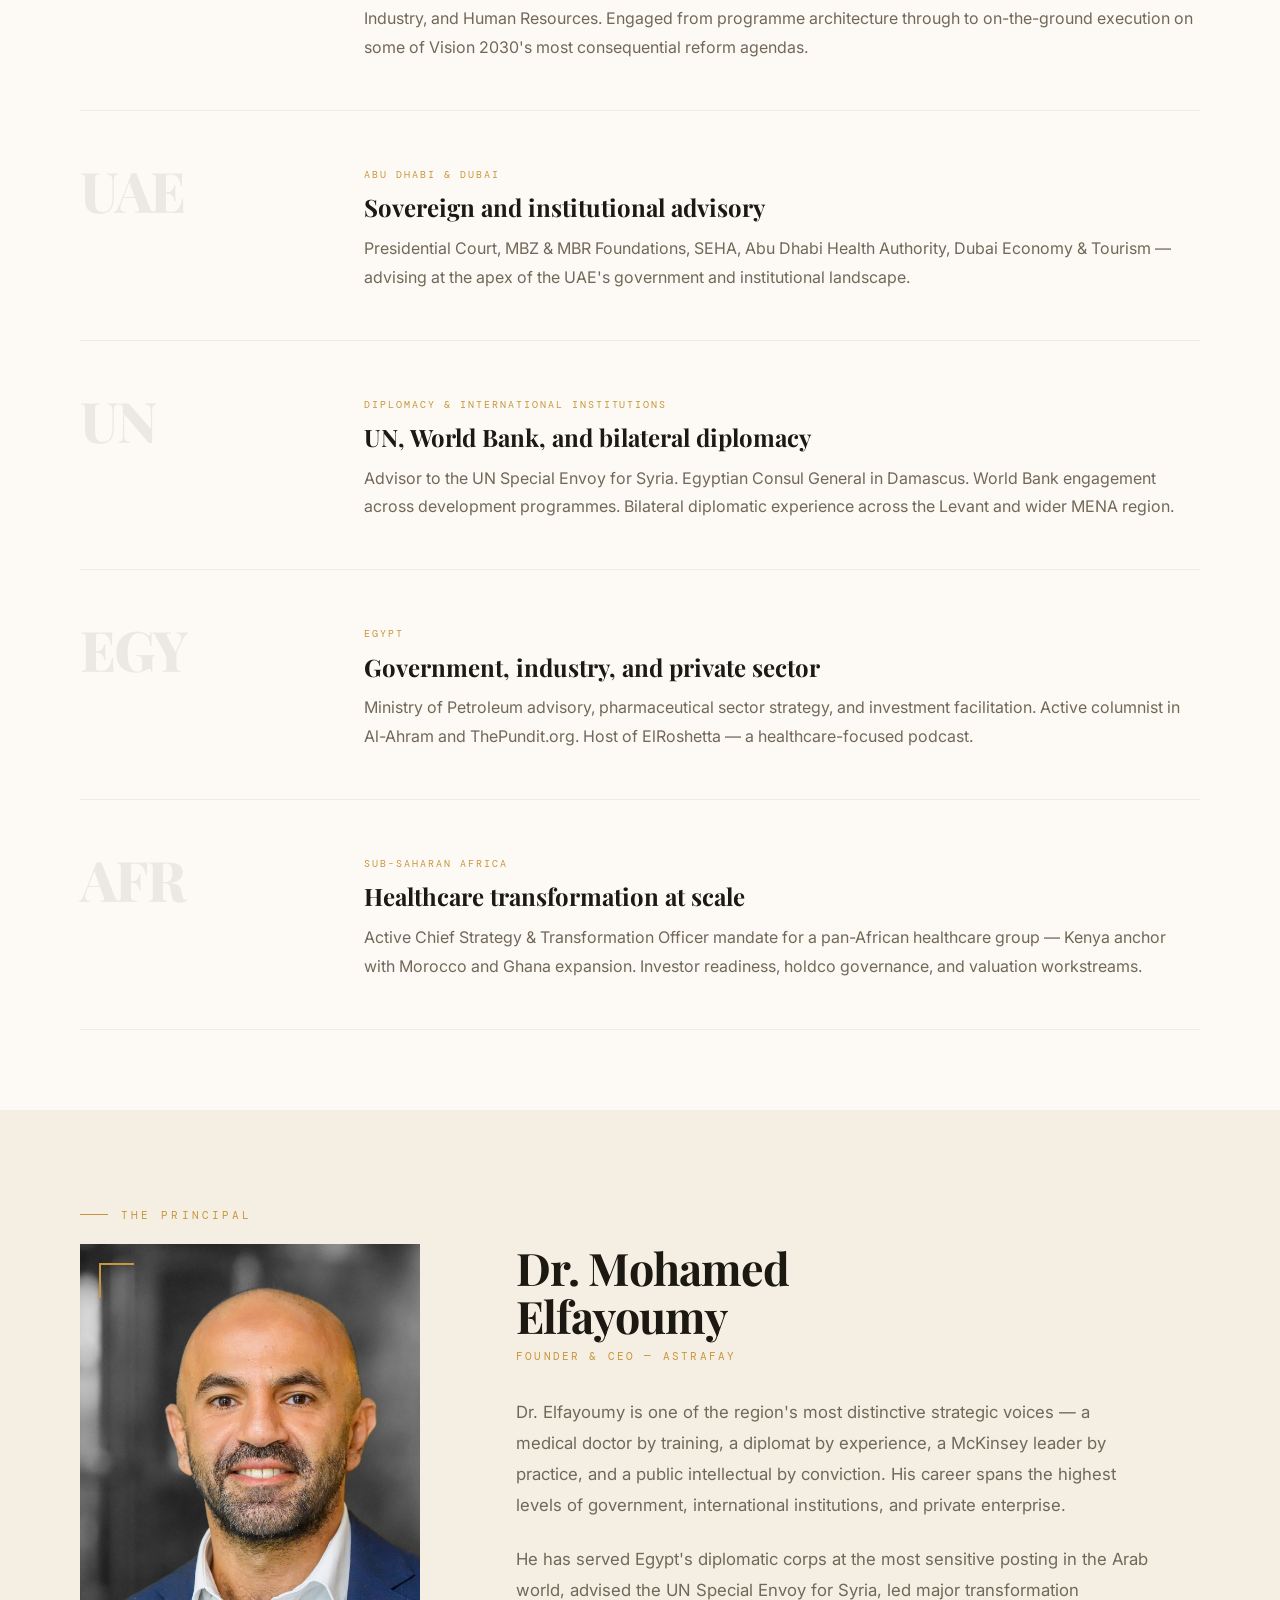
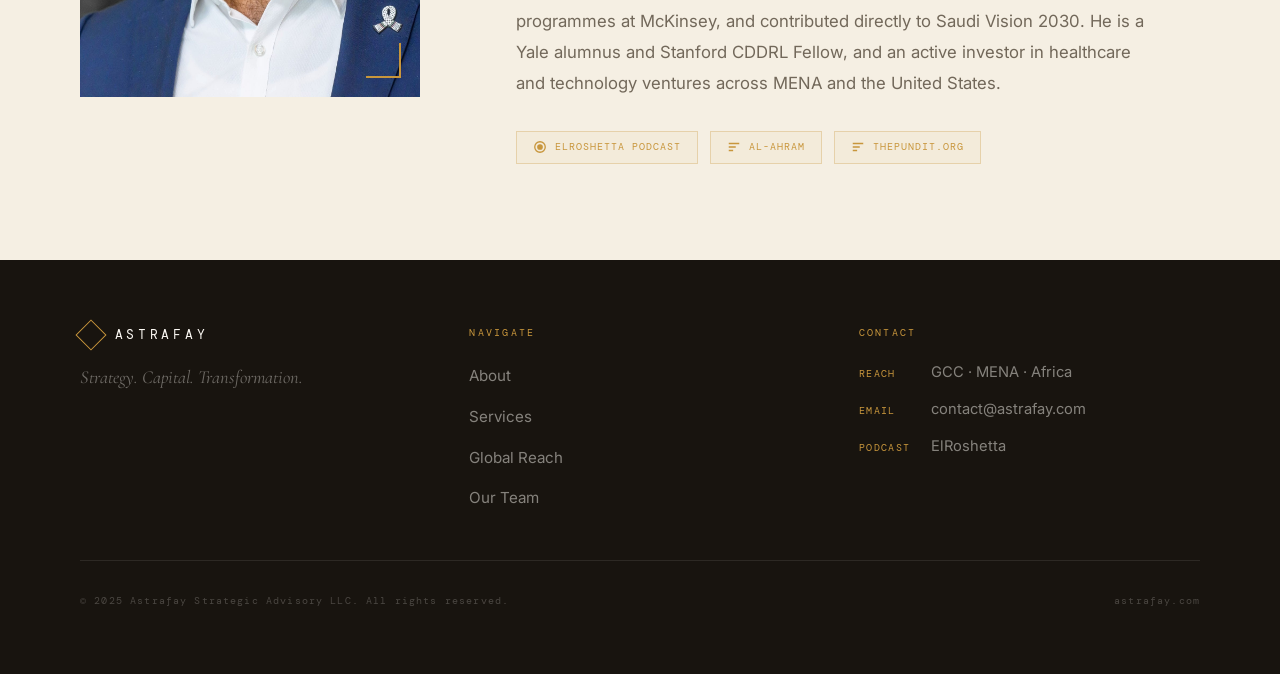
==== commit 4648033b: "Restructure About page — work first, credentials, bio last" ====
--- a/about/index.html
+++ b/about/index.html
@@ -3,58 +3,210 @@
 <head>
   <meta charset="UTF-8" />
   <meta name="viewport" content="width=device-width, initial-scale=1.0" />
-  <title>About — Dr. Mohamed Elfayoumy | Astrafay</title>
+  <title>About — Astrafay</title>
   <link rel="preconnect" href="https://fonts.googleapis.com" />
   <link rel="preconnect" href="https://fonts.gstatic.com" crossorigin />
   <link href="https://fonts.googleapis.com/css2?family=Playfair+Display:ital,wght@0,700;0,800;1,400;1,700&family=Cormorant+Garamond:ital,wght@0,300;0,400;1,300;1,400&family=DM+Mono:wght@300;400;500&family=Inter:wght@400;500;600&display=swap" rel="stylesheet" />
   <link rel="stylesheet" href="../style.css" />
   <style>
+    /* ── WORK SECTION ── */
+    .work-intro {
+      display: grid;
+      grid-template-columns: 1fr 1fr;
+      gap: 5rem;
+      padding: 6rem 0 4rem;
+      border-bottom: 1px solid var(--rule);
+    }
+
+    .work-intro-left {}
+
+    .work-intro-right {
+      padding-top: 0.5rem;
+    }
+
+    .work-intro-body {
+      font-size: 1.08rem; color: var(--mid);
+      line-height: 1.85; margin-bottom: 1.5rem;
+    }
+
+    /* ── CREDENTIAL LOGO GRID ── */
+    .cred-section { padding: 5rem 0; background: var(--cream); }
+
+    .cred-section-title {
+      font-family: var(--ff-mono);
+      font-size: 0.68rem; letter-spacing: 0.28em; text-transform: uppercase;
+      color: var(--gold); margin-bottom: 0.75rem;
+      display: flex; align-items: center; gap: 0.8rem;
+    }
+    .cred-section-title::before { content:''; width:1.75rem; height:1px; background:var(--gold); display:block; }
+
+    .cred-section-heading {
+      font-family: var(--ff-head);
+      font-size: clamp(2rem, 3vw, 2.8rem);
+      font-weight: 700; color: var(--ink);
+      margin-bottom: 3rem; line-height: 1.1;
+    }
+
+    .cred-section-heading em { font-style: italic; font-weight: 400; color: var(--gold); }
+
+    /* Logo grid — two rows: academic/institutional then clients */
+    .logo-group { margin-bottom: 3.5rem; }
+
+    .logo-group-label {
+      font-family: var(--ff-mono);
+      font-size: 0.62rem; letter-spacing: 0.22em; text-transform: uppercase;
+      color: var(--light); margin-bottom: 1.5rem;
+      padding-bottom: 0.75rem;
+      border-bottom: 1px solid var(--rule-lt);
+    }
+
+    .logo-grid {
+      display: flex; flex-wrap: wrap;
+      gap: 0;
+      border-top: 1px solid var(--rule-lt);
+      border-left: 1px solid var(--rule-lt);
+    }
+
+    .logo-cell {
+      flex: 0 0 20%;
+      min-width: 160px;
+      border-right: 1px solid var(--rule-lt);
+      border-bottom: 1px solid var(--rule-lt);
+      padding: 2rem 1.75rem;
+      display: flex; flex-direction: column;
+      align-items: flex-start; justify-content: center;
+      gap: 0.5rem;
+      transition: background 0.2s;
+      min-height: 90px;
+    }
+
+    .logo-cell:hover { background: rgba(201,169,110,0.05); }
+
+    /* The SVG wordmark inside each cell */
+    .logo-cell svg {
+      height: 24px; width: auto; max-width: 130px;
+      display: block;
+    }
+
+    .logo-cell-name {
+      font-family: var(--ff-mono);
+      font-size: 0.58rem; letter-spacing: 0.12em; text-transform: uppercase;
+      color: var(--light); line-height: 1.4; margin-top: 0.3rem;
+    }
+
+    /* ── TRACK RECORD BLOCKS ── */
+    .track-section { background: var(--paper); padding: 5rem 0; }
+
+    .track-blocks {
+      display: flex; flex-direction: column; gap: 0;
+      border-top: 1px solid var(--rule);
+    }
+
+    .track-block {
+      display: grid; grid-template-columns: 220px 1fr;
+      gap: 4rem; padding: 3rem 0;
+      border-bottom: 1px solid var(--rule-lt);
+      align-items: start;
+      transition: background 0.2s;
+    }
+
+    .track-block:hover { background: rgba(201,169,110,0.02); }
+
+    .track-block-geo {
+      font-family: var(--ff-head);
+      font-size: 3.5rem; font-weight: 800;
+      color: var(--ink); opacity: 0.07;
+      line-height: 1; letter-spacing: -0.04em;
+      padding-top: 0.2rem;
+    }
+
+    .track-block-label {
+      font-family: var(--ff-mono);
+      font-size: 0.62rem; letter-spacing: 0.2em; text-transform: uppercase;
+      color: var(--gold); margin-bottom: 0.6rem; margin-top: 0.5rem;
+    }
+
+    .track-block-title {
+      font-family: var(--ff-head);
+      font-size: 1.5rem; font-weight: 700;
+      color: var(--ink); margin-bottom: 0.75rem; line-height: 1.2;
+    }
+
+    .track-block-body {
+      font-size: 1rem; color: var(--mid); line-height: 1.8;
+    }
+
+    /* ── BIO SECTION (last) ── */
+    .bio-section { background: var(--cream); padding: 6rem 0; }
+
     .bio-grid {
-      display: grid; grid-template-columns: 380px 1fr;
-      gap: 7rem; align-items: start; padding: 6rem 0;
-    }
+      display: grid; grid-template-columns: 340px 1fr;
+      gap: 6rem; align-items: start;
+    }
+
     .bio-photo-frame {
       width: 100%; aspect-ratio: 3/4;
-      overflow: hidden; position: relative; background: var(--cream);
-    }
-    .bio-photo-frame img { width:100%; height:100%; object-fit:cover; object-position:center top; display:block; }
-    .bio-photo-frame::before { content:''; position:absolute; top:1.2rem; left:1.2rem; width:2.2rem; height:2.2rem; border-top:2px solid var(--gold); border-left:2px solid var(--gold); z-index:2; }
-    .bio-photo-frame::after  { content:''; position:absolute; bottom:1.2rem; right:1.2rem; width:2.2rem; height:2.2rem; border-bottom:2px solid var(--gold); border-right:2px solid var(--gold); z-index:2; }
-
-    .bio-name { font-family:var(--ff-head); font-size:clamp(2.4rem,4vw,3.8rem); font-weight:700; line-height:1.08; letter-spacing:-0.02em; color:var(--ink); margin-bottom:0.5rem; }
-    .bio-role { font-family:var(--ff-mono); font-size:0.7rem; letter-spacing:0.2em; text-transform:uppercase; color:var(--gold); margin-bottom:2.5rem; }
-    .bio-p { font-size:1.12rem; color:var(--mid); line-height:1.85; margin-bottom:1.5rem; max-width:58ch; }
-
-    .anchor-tags { display:flex; flex-wrap:wrap; gap:0.5rem; margin:2rem 0; }
-    .anchor-tag { font-family:var(--ff-mono); font-size:0.62rem; letter-spacing:0.12em; text-transform:uppercase; border:1px solid var(--rule); color:var(--mid); padding:0.4rem 0.9rem; background:var(--warm-white); }
-
-    /* Track record grid */
-    .track-grid {
-      display: grid; grid-template-columns: repeat(3, 1fr);
-      gap: 0; border-top:1px solid var(--rule-lt); border-left:1px solid var(--rule-lt);
-      margin-bottom: 6rem;
-    }
-    .track-card { padding:2.5rem 2rem; border-right:1px solid var(--rule-lt); border-bottom:1px solid var(--rule-lt); }
-    .track-icon { font-family:var(--ff-head); font-size:2.4rem; font-weight:700; color:var(--gold); line-height:1; margin-bottom:0.75rem; }
-    .track-label { font-family:var(--ff-mono); font-size:0.62rem; letter-spacing:0.18em; text-transform:uppercase; color:var(--mid); margin-bottom:0.6rem; }
-    .track-body { font-size:1rem; color:var(--mid); line-height:1.7; }
-
-    /* Media section */
-    .media-section { background: var(--ink); padding: 6rem 0; }
-    .media-grid { display:grid; grid-template-columns: repeat(3,1fr); gap:0; border-top:1px solid rgba(250,248,244,0.07); border-left:1px solid rgba(250,248,244,0.07); }
-    .media-card { padding:3rem 2.5rem; border-right:1px solid rgba(250,248,244,0.07); border-bottom:1px solid rgba(250,248,244,0.07); transition:background 0.2s; }
-    .media-card:hover { background:rgba(201,169,110,0.05); }
-    .media-card-type { font-family:var(--ff-mono); font-size:0.6rem; letter-spacing:0.22em; text-transform:uppercase; color:var(--gold); margin-bottom:1.2rem; }
-    .media-card-name { font-family:var(--ff-sub); font-size:1.5rem; font-weight:400; color:var(--paper); margin-bottom:0.75rem; line-height:1.2; }
-    .media-card-body { font-size:1rem; color:rgba(250,248,244,0.5); line-height:1.7; }
-
-    @media (max-width:1100px) {
-      .bio-grid { grid-template-columns:1fr; gap:3.5rem; }
-      .bio-photo-frame { max-width:360px; }
-      .track-grid { grid-template-columns:1fr 1fr; }
-      .media-grid { grid-template-columns:1fr; }
-    }
-    @media (max-width:640px) { .track-grid { grid-template-columns:1fr; } }
+      overflow: hidden; position: relative;
+    }
+
+    .bio-photo-frame img {
+      width: 100%; height: 100%;
+      object-fit: cover; object-position: center top; display: block;
+    }
+
+    .bio-photo-frame::before {
+      content: ''; position: absolute; top: 1.2rem; left: 1.2rem;
+      width: 2.2rem; height: 2.2rem;
+      border-top: 2px solid var(--gold); border-left: 2px solid var(--gold); z-index: 2;
+    }
+
+    .bio-photo-frame::after {
+      content: ''; position: absolute; bottom: 1.2rem; right: 1.2rem;
+      width: 2.2rem; height: 2.2rem;
+      border-bottom: 2px solid var(--gold); border-right: 2px solid var(--gold); z-index: 2;
+    }
+
+    .bio-name {
+      font-family: var(--ff-head);
+      font-size: clamp(2.2rem, 3.5vw, 3rem);
+      font-weight: 700; line-height: 1.08; letter-spacing: -0.02em;
+      color: var(--ink); margin-bottom: 0.4rem;
+    }
+
+    .bio-role {
+      font-family: var(--ff-mono);
+      font-size: 0.68rem; letter-spacing: 0.2em; text-transform: uppercase;
+      color: var(--gold); margin-bottom: 2rem;
+    }
+
+    .bio-p {
+      font-size: 1.05rem; color: var(--mid);
+      line-height: 1.85; margin-bottom: 1.4rem; max-width: 58ch;
+    }
+
+    .media-row { display: flex; flex-wrap: wrap; gap: 0.75rem; margin-top: 2rem; }
+
+    .media-badge {
+      display: flex; align-items: center; gap: 0.5rem;
+      font-family: var(--ff-mono); font-size: 0.62rem;
+      letter-spacing: 0.1em; text-transform: uppercase;
+      border: 1px solid rgba(200,150,60,0.3);
+      color: var(--gold); padding: 0.45rem 1rem;
+      background: rgba(200,150,60,0.05);
+    }
+
+    @media (max-width: 1100px) {
+      .work-intro { grid-template-columns: 1fr; gap: 2.5rem; padding: 4rem 0 3rem; }
+      .logo-cell { flex: 0 0 33.33%; }
+      .track-block { grid-template-columns: 1fr; gap: 0.5rem; }
+      .track-block-geo { font-size: 2.5rem; }
+      .bio-grid { grid-template-columns: 1fr; gap: 3rem; }
+      .bio-photo-frame { max-width: 320px; }
+    }
+
+    @media (max-width: 640px) {
+      .logo-cell { flex: 0 0 50%; }
+    }
   </style>
 </head>
 <body>
@@ -73,15 +225,277 @@
 <!-- PAGE HERO -->
 <div class="page-hero">
   <div class="wrap">
-    <div class="eyebrow">The Principal</div>
-    <h1 class="display" style="color:var(--paper);font-size:clamp(2.8rem,5vw,5rem);margin-bottom:1.2rem;">Dr. Mohamed<br><em>Elfayoumy</em></h1>
-    <p class="body-lg">Physician. Diplomat. McKinsey leader. Founder &amp; CEO of Astrafay.</p>
+    <div class="eyebrow">About Astrafay</div>
+    <h1 class="display" style="color:var(--paper);font-size:clamp(2.8rem,5vw,5rem);margin-bottom:1.2rem;">Where deep <em>expertise</em><br>meets real access.</h1>
+    <p class="body-lg">We don't parachute in. We operate at the intersection of government, capital, and transformation — with the relationships, fluency, and track record to prove it.</p>
   </div>
 </div>
 
-<!-- BIO -->
+<!-- WORK INTRO -->
 <section style="background:var(--paper);">
   <div class="wrap">
+    <div class="work-intro">
+      <div class="work-intro-left fade-up">
+        <div class="eyebrow">The Firm</div>
+        <h2 class="display" style="font-size:clamp(2.2rem,3.5vw,3.2rem);">Built for work<br>that <em>actually lands.</em></h2>
+      </div>
+      <div class="work-intro-right fade-up">
+        <p class="work-intro-body">
+          Astrafay was founded on a simple conviction: that the most consequential advisory work happens when deep regional knowledge meets world-class analytical rigour. We advise governments, sovereign funds, and leading enterprises on strategy, transformation, and investment — across the GCC, MENA, and sub-Saharan Africa.
+        </p>
+        <p class="work-intro-body">
+          Effective advisory in this region requires more than technical competence. It requires understanding how decisions are actually made — the political dynamics, the cultural context, and the relationships that determine whether a strategy lands or fails. Our team has operated inside governments and institutions, not just alongside them. That distinction matters.
+        </p>
+        <p class="work-intro-body">
+          We work with a select number of clients at any one time. Every engagement is led by a senior practitioner, supported by a team assembled specifically for the mandate. No generalists. No bait-and-switch.
+        </p>
+      </div>
+    </div>
+  </div>
+</section>
+
+<!-- CREDENTIAL & CLIENT LOGOS -->
+<section class="cred-section">
+  <div class="wrap">
+    <div class="cred-section-title fade-up">Credentials &amp; Clients</div>
+    <h2 class="cred-section-heading fade-up">Trusted at the<br>highest levels — <em>by name.</em></h2>
+
+    <!-- Academic & Institutional -->
+    <div class="logo-group fade-up">
+      <div class="logo-group-label">Academic &amp; Institutional Background</div>
+      <div class="logo-grid">
+
+        <div class="logo-cell">
+          <svg viewBox="0 0 160 30" xmlns="http://www.w3.org/2000/svg">
+            <text x="0" y="22" font-family="Georgia,serif" font-size="22" font-weight="bold" letter-spacing="0.5" fill="#1c1812">McKinsey</text>
+          </svg>
+          <span class="logo-cell-name">&amp; Company</span>
+        </div>
+
+        <div class="logo-cell">
+          <svg viewBox="0 0 90 30" xmlns="http://www.w3.org/2000/svg">
+            <text x="0" y="22" font-family="Georgia,serif" font-size="22" font-weight="bold" letter-spacing="2" fill="#1c1812">YALE</text>
+          </svg>
+          <span class="logo-cell-name">University</span>
+        </div>
+
+        <div class="logo-cell">
+          <svg viewBox="0 0 140 30" xmlns="http://www.w3.org/2000/svg">
+            <text x="0" y="22" font-family="Georgia,serif" font-size="18" font-weight="bold" letter-spacing="1.5" fill="#1c1812">STANFORD</text>
+          </svg>
+          <span class="logo-cell-name">CDDRL Fellow</span>
+        </div>
+
+        <div class="logo-cell">
+          <svg viewBox="0 0 140 30" xmlns="http://www.w3.org/2000/svg">
+            <text x="0" y="22" font-family="Arial,sans-serif" font-size="12" font-weight="700" letter-spacing="1.5" fill="#1c1812">UNITED NATIONS</text>
+          </svg>
+          <span class="logo-cell-name">Special Envoy Advisor</span>
+        </div>
+
+        <div class="logo-cell">
+          <svg viewBox="0 0 140 30" xmlns="http://www.w3.org/2000/svg">
+            <text x="0" y="22" font-family="Arial,sans-serif" font-size="12" font-weight="700" letter-spacing="1.5" fill="#1c1812">WORLD BANK</text>
+          </svg>
+          <span class="logo-cell-name">Engagement</span>
+        </div>
+
+      </div>
+    </div>
+
+    <!-- Saudi Arabia Clients -->
+    <div class="logo-group fade-up">
+      <div class="logo-group-label">Saudi Arabia</div>
+      <div class="logo-grid">
+        <div class="logo-cell">
+          <svg viewBox="0 0 160 26" xmlns="http://www.w3.org/2000/svg">
+            <text x="0" y="19" font-family="Arial,sans-serif" font-size="11" font-weight="700" letter-spacing="1.2" fill="#1c1812">SAUDI ROYAL COURT</text>
+          </svg>
+        </div>
+        <div class="logo-cell">
+          <svg viewBox="0 0 160 26" xmlns="http://www.w3.org/2000/svg">
+            <text x="0" y="19" font-family="Arial,sans-serif" font-size="10" font-weight="700" letter-spacing="1" fill="#1c1812">COUNCIL OF MINISTERS</text>
+          </svg>
+        </div>
+        <div class="logo-cell">
+          <svg viewBox="0 0 60 30" xmlns="http://www.w3.org/2000/svg">
+            <text x="0" y="22" font-family="Arial,sans-serif" font-size="22" font-weight="900" letter-spacing="2" fill="#1c1812">PIF</text>
+          </svg>
+          <span class="logo-cell-name">Public Investment Fund</span>
+        </div>
+        <div class="logo-cell">
+          <svg viewBox="0 0 90 30" xmlns="http://www.w3.org/2000/svg">
+            <text x="0" y="22" font-family="Arial,sans-serif" font-size="20" font-weight="900" letter-spacing="3" fill="#1c1812">NEOM</text>
+          </svg>
+        </div>
+        <div class="logo-cell">
+          <svg viewBox="0 0 160 26" xmlns="http://www.w3.org/2000/svg">
+            <text x="0" y="19" font-family="Arial,sans-serif" font-size="10" font-weight="700" letter-spacing="1" fill="#1c1812">MIN. OF HEALTH</text>
+          </svg>
+        </div>
+        <div class="logo-cell">
+          <svg viewBox="0 0 160 26" xmlns="http://www.w3.org/2000/svg">
+            <text x="0" y="19" font-family="Arial,sans-serif" font-size="10" font-weight="700" letter-spacing="1" fill="#1c1812">MIN. OF FINANCE</text>
+          </svg>
+        </div>
+        <div class="logo-cell">
+          <svg viewBox="0 0 160 26" xmlns="http://www.w3.org/2000/svg">
+            <text x="0" y="19" font-family="Arial,sans-serif" font-size="10" font-weight="700" letter-spacing="1" fill="#1c1812">MIN. OF INDUSTRY</text>
+          </svg>
+        </div>
+        <div class="logo-cell">
+          <svg viewBox="0 0 160 26" xmlns="http://www.w3.org/2000/svg">
+            <text x="0" y="19" font-family="Arial,sans-serif" font-size="10" font-weight="700" letter-spacing="1" fill="#1c1812">MIN. OF HUMAN RESOURCES</text>
+          </svg>
+        </div>
+        <div class="logo-cell">
+          <svg viewBox="0 0 160 26" xmlns="http://www.w3.org/2000/svg">
+            <text x="0" y="13" font-family="Arial,sans-serif" font-size="9" font-weight="700" letter-spacing="1" fill="#1c1812">SAUDI GERMAN</text>
+            <text x="0" y="25" font-family="Arial,sans-serif" font-size="9" font-weight="700" letter-spacing="1" fill="#1c1812">HOSPITAL GROUP</text>
+          </svg>
+        </div>
+        <div class="logo-cell">
+          <svg viewBox="0 0 160 26" xmlns="http://www.w3.org/2000/svg">
+            <text x="0" y="13" font-family="Arial,sans-serif" font-size="9" font-weight="700" letter-spacing="1" fill="#1c1812">SAUDI HEALTH</text>
+            <text x="0" y="25" font-family="Arial,sans-serif" font-size="9" font-weight="700" letter-spacing="1" fill="#1c1812">HOLDING CO.</text>
+          </svg>
+        </div>
+      </div>
+    </div>
+
+    <!-- UAE Clients -->
+    <div class="logo-group fade-up">
+      <div class="logo-group-label">UAE</div>
+      <div class="logo-grid">
+        <div class="logo-cell">
+          <svg viewBox="0 0 160 26" xmlns="http://www.w3.org/2000/svg">
+            <text x="0" y="13" font-family="Arial,sans-serif" font-size="9" font-weight="700" letter-spacing="1" fill="#1c1812">ABU DHABI</text>
+            <text x="0" y="25" font-family="Arial,sans-serif" font-size="9" font-weight="700" letter-spacing="1" fill="#1c1812">PRESIDENTIAL COURT</text>
+          </svg>
+        </div>
+        <div class="logo-cell">
+          <svg viewBox="0 0 160 26" xmlns="http://www.w3.org/2000/svg">
+            <text x="0" y="13" font-family="Arial,sans-serif" font-size="9.5" font-weight="700" letter-spacing="1" fill="#1c1812">MBZ FOUNDATION</text>
+          </svg>
+        </div>
+        <div class="logo-cell">
+          <svg viewBox="0 0 160 26" xmlns="http://www.w3.org/2000/svg">
+            <text x="0" y="13" font-family="Arial,sans-serif" font-size="9.5" font-weight="700" letter-spacing="1" fill="#1c1812">MBR FOUNDATION</text>
+          </svg>
+        </div>
+        <div class="logo-cell">
+          <svg viewBox="0 0 160 26" xmlns="http://www.w3.org/2000/svg">
+            <text x="0" y="13" font-family="Arial,sans-serif" font-size="9" font-weight="700" letter-spacing="1" fill="#1c1812">DUBAI ECONOMY</text>
+            <text x="0" y="25" font-family="Arial,sans-serif" font-size="9" font-weight="700" letter-spacing="1" fill="#1c1812">&amp; TOURISM</text>
+          </svg>
+        </div>
+        <div class="logo-cell">
+          <svg viewBox="0 0 90 30" xmlns="http://www.w3.org/2000/svg">
+            <text x="0" y="22" font-family="Arial,sans-serif" font-size="20" font-weight="900" letter-spacing="2" fill="#1c1812">SEHA</text>
+          </svg>
+          <span class="logo-cell-name">Abu Dhabi Health Services</span>
+        </div>
+        <div class="logo-cell">
+          <svg viewBox="0 0 160 26" xmlns="http://www.w3.org/2000/svg">
+            <text x="0" y="13" font-family="Arial,sans-serif" font-size="9" font-weight="700" letter-spacing="1" fill="#1c1812">ABU DHABI</text>
+            <text x="0" y="25" font-family="Arial,sans-serif" font-size="9" font-weight="700" letter-spacing="1" fill="#1c1812">HEALTH AUTHORITY</text>
+          </svg>
+        </div>
+      </div>
+    </div>
+
+    <!-- GCC + Egypt + Africa -->
+    <div class="logo-group fade-up">
+      <div class="logo-group-label">GCC, Egypt &amp; Africa</div>
+      <div class="logo-grid">
+        <div class="logo-cell">
+          <svg viewBox="0 0 160 26" xmlns="http://www.w3.org/2000/svg">
+            <text x="0" y="13" font-family="Arial,sans-serif" font-size="9.5" font-weight="700" letter-spacing="1" fill="#1c1812">TAMKEEN FUND</text>
+            <text x="0" y="25" font-family="Arial,sans-serif" font-size="9" font-weight="700" letter-spacing="1" fill="#1c1812">BAHRAIN</text>
+          </svg>
+        </div>
+        <div class="logo-cell">
+          <svg viewBox="0 0 160 26" xmlns="http://www.w3.org/2000/svg">
+            <text x="0" y="13" font-family="Arial,sans-serif" font-size="9" font-weight="700" letter-spacing="1" fill="#1c1812">MIN. OF PETROLEUM</text>
+            <text x="0" y="25" font-family="Arial,sans-serif" font-size="9" font-weight="700" letter-spacing="1" fill="#1c1812">EGYPT</text>
+          </svg>
+        </div>
+        <div class="logo-cell">
+          <svg viewBox="0 0 100 30" xmlns="http://www.w3.org/2000/svg">
+            <text x="0" y="22" font-family="Georgia,serif" font-size="18" font-weight="bold" letter-spacing="1" fill="#1c1812">Bosta</text>
+          </svg>
+        </div>
+        <div class="logo-cell">
+          <svg viewBox="0 0 160 26" xmlns="http://www.w3.org/2000/svg">
+            <text x="0" y="13" font-family="Arial,sans-serif" font-size="9" font-weight="700" letter-spacing="1" fill="#1c1812">ENDURE CAPITAL</text>
+          </svg>
+        </div>
+        <div class="logo-cell">
+          <svg viewBox="0 0 160 26" xmlns="http://www.w3.org/2000/svg">
+            <text x="0" y="13" font-family="Arial,sans-serif" font-size="9" font-weight="700" letter-spacing="1" fill="#1c1812">EAST AFRICA</text>
+            <text x="0" y="25" font-family="Arial,sans-serif" font-size="9" font-weight="700" letter-spacing="1" fill="#1c1812">HEALTHCARE GROUP</text>
+          </svg>
+        </div>
+      </div>
+    </div>
+
+  </div>
+</section>
+
+<!-- TRACK RECORD -->
+<section class="track-section">
+  <div class="wrap">
+    <div class="eyebrow fade-up">Track Record</div>
+    <h2 class="display fade-up" style="margin-bottom:3rem;">Fifteen years.<br><em>Consequential work.</em></h2>
+    <div class="track-blocks fade-up">
+      <div class="track-block">
+        <div class="track-block-geo">KSA</div>
+        <div>
+          <div class="track-block-label">Saudi Vision 2030</div>
+          <div class="track-block-title">At the heart of the Kingdom's transformation</div>
+          <div class="track-block-body">Principal contributor across the Royal Court, Council of Ministers, and five line ministries — Health, Finance, Industry, and Human Resources. Engaged from programme architecture through to on-the-ground execution on some of Vision 2030's most consequential reform agendas.</div>
+        </div>
+      </div>
+      <div class="track-block">
+        <div class="track-block-geo">UAE</div>
+        <div>
+          <div class="track-block-label">Abu Dhabi &amp; Dubai</div>
+          <div class="track-block-title">Sovereign and institutional advisory</div>
+          <div class="track-block-body">Presidential Court, MBZ &amp; MBR Foundations, SEHA, Abu Dhabi Health Authority, Dubai Economy &amp; Tourism — advising at the apex of the UAE's government and institutional landscape.</div>
+        </div>
+      </div>
+      <div class="track-block">
+        <div class="track-block-geo">UN</div>
+        <div>
+          <div class="track-block-label">Diplomacy &amp; International Institutions</div>
+          <div class="track-block-title">UN, World Bank, and bilateral diplomacy</div>
+          <div class="track-block-body">Advisor to the UN Special Envoy for Syria. Egyptian Consul General in Damascus. World Bank engagement across development programmes. Bilateral diplomatic experience across the Levant and wider MENA region.</div>
+        </div>
+      </div>
+      <div class="track-block">
+        <div class="track-block-geo">EGY</div>
+        <div>
+          <div class="track-block-label">Egypt</div>
+          <div class="track-block-title">Government, industry, and private sector</div>
+          <div class="track-block-body">Ministry of Petroleum advisory, pharmaceutical sector strategy, and investment facilitation. Active columnist in Al-Ahram and ThePundit.org. Host of ElRoshetta — a healthcare-focused podcast.</div>
+        </div>
+      </div>
+      <div class="track-block">
+        <div class="track-block-geo">AFR</div>
+        <div>
+          <div class="track-block-label">Sub-Saharan Africa</div>
+          <div class="track-block-title">Healthcare transformation at scale</div>
+          <div class="track-block-body">Active Chief Strategy &amp; Transformation Officer mandate for a pan-African healthcare group — Kenya anchor with Morocco and Ghana expansion. Investor readiness, holdco governance, and valuation workstreams.</div>
+        </div>
+      </div>
+    </div>
+  </div>
+</section>
+
+<!-- PRINCIPAL BIO (last) -->
+<section class="bio-section">
+  <div class="wrap">
+    <div class="eyebrow fade-up">The Principal</div>
     <div class="bio-grid">
       <div class="fade-up">
         <div class="bio-photo-frame">
@@ -91,113 +505,34 @@
       <div class="fade-up">
         <h2 class="bio-name">Dr. Mohamed<br>Elfayoumy</h2>
         <div class="bio-role">Founder &amp; CEO &mdash; Astrafay</div>
-
         <p class="bio-p">
-          Dr. Elfayoumy is one of the region's most distinctive strategic voices: a medical doctor by training, a diplomat by experience, a McKinsey leader by practice, and a public intellectual by conviction. His career spans the highest levels of government, international institutions, and private enterprise — giving him a depth of access and contextual understanding that is genuinely rare.
+          Dr. Elfayoumy is one of the region's most distinctive strategic voices — a medical doctor by training, a diplomat by experience, a McKinsey leader by practice, and a public intellectual by conviction. His career spans the highest levels of government, international institutions, and private enterprise.
         </p>
         <p class="bio-p">
-          He has served Egypt's diplomatic corps at the most sensitive posting in the Arab world, advised the UN Special Envoy for Syria, led major transformation programmes at McKinsey, and contributed directly to Saudi Vision 2030 — working with the Royal Court, Council of Ministers, and five line ministries.
+          He has served Egypt's diplomatic corps at the most sensitive posting in the Arab world, advised the UN Special Envoy for Syria, led major transformation programmes at McKinsey, and contributed directly to Saudi Vision 2030. He is a Yale alumnus and Stanford CDDRL Fellow, and an active investor in healthcare and technology ventures across MENA and the United States.
         </p>
-        <p class="bio-p">
-          Today, as Founder and CEO of Astrafay, he advises governments, sovereign institutions, and private enterprises on strategy, transformation, and investment across the GCC, Egypt, and sub-Saharan Africa — while continuing to write and speak publicly on the ideas that matter most.
-        </p>
-        <p class="bio-p">
-          He is a Yale alumnus, Stanford CDDRL Fellow, and an active investor in healthcare and technology ventures across MENA and the United States.
-        </p>
-
-        <div class="anchor-tags">
-          <span class="anchor-tag">McKinsey &amp; Company</span>
-          <span class="anchor-tag">Yale University</span>
-          <span class="anchor-tag">Stanford CDDRL</span>
-          <span class="anchor-tag">UN Special Envoy Advisor</span>
-          <span class="anchor-tag">Egyptian Diplomat</span>
-          <span class="anchor-tag">Saudi Vision 2030</span>
-          <span class="anchor-tag">ElRoshetta Podcast</span>
-          <span class="anchor-tag">Al-Ahram</span>
-          <span class="anchor-tag">ThePundit.org</span>
-        </div>
-      </div>
-    </div>
-  </div>
-</section>
-
-<!-- TRACK RECORD -->
-<section style="background:var(--cream);padding:6rem 0;">
-  <div class="wrap">
-    <div class="eyebrow fade-up">Track Record</div>
-    <h2 class="display fade-up" style="margin-bottom:3rem;">Fifteen years.<br><em>Consequential work.</em></h2>
-    <div class="track-grid fade-up">
-      <div class="track-card">
-        <div class="track-icon">KSA</div>
-        <div class="track-label">Saudi Vision 2030</div>
-        <div class="track-body">Principal contributor across the Royal Court, Council of Ministers, and five ministries — Health, Finance, Industry, Human Resources, and beyond. Programme architecture through to execution.</div>
-      </div>
-      <div class="track-card">
-        <div class="track-icon">UAE</div>
-        <div class="track-label">Abu Dhabi &amp; Dubai</div>
-        <div class="track-body">Presidential Court, MBZ &amp; MBR Foundations, SEHA, Abu Dhabi Health Authority, Dubai Economy &amp; Tourism — advising at the sovereign and institutional level.</div>
-      </div>
-      <div class="track-card">
-        <div class="track-icon">UN</div>
-        <div class="track-label">Diplomacy &amp; International</div>
-        <div class="track-body">UN Special Envoy advisory, Egyptian consul in Damascus, World Bank engagement, and bilateral diplomatic work across the Levant and wider MENA — before and alongside his consulting career.</div>
-      </div>
-      <div class="track-card">
-        <div class="track-icon">EGY</div>
-        <div class="track-label">Egypt</div>
-        <div class="track-body">Ministry of Petroleum, pharmaceutical sector strategy, and investment facilitation. Deep networks in government and private enterprise. Active columnist in Al-Ahram and ThePundit.org.</div>
-      </div>
-      <div class="track-card">
-        <div class="track-icon">AFR</div>
-        <div class="track-label">Sub-Saharan Africa</div>
-        <div class="track-body">Active healthcare group transformation across Kenya, Morocco, and Ghana — building regional platforms for investment and scale.</div>
-      </div>
-      <div class="track-card">
-        <div class="track-icon">$bn</div>
-        <div class="track-label">Private Sector</div>
-        <div class="track-body">From NEOM to Bosta to Endure Capital — advising enterprises at inflection points of growth, restructuring, and market entry across MENA and beyond.</div>
-      </div>
-    </div>
-  </div>
-</section>
-
-<!-- MEDIA & VOICE -->
-<section class="media-section">
-  <div class="wrap">
-    <div class="eyebrow fade-up" style="color:var(--gold-lt);"><span style="display:block;width:1.75rem;height:1px;background:var(--gold-lt);flex-shrink:0;margin-right:0.8rem;"></span>Voice &amp; Media</div>
-    <h2 class="display fade-up" style="color:var(--paper);margin-bottom:3rem;">Beyond the <em>boardroom.</em></h2>
-    <div class="media-grid fade-up">
-      <div class="media-card">
-        <div class="media-card-type">Podcast &mdash; Host</div>
-        <div class="media-card-name">ElRoshetta</div>
-        <div class="media-card-body">A unique podcast dedicated to healthcare — systems, policy, leadership, and transformation. Dr. Elfayoumy brings the same analytical rigour he applies to his advisory work to conversations that cut through the noise on health in the Arab world and beyond.</div>
-      </div>
-      <div class="media-card">
-        <div class="media-card-type">Columnist</div>
-        <div class="media-card-name">Al-Ahram</div>
-        <div class="media-card-body">One of the Arab world's oldest and most widely-read publications. Dr. Elfayoumy contributes analysis on health, governance, and regional affairs — reaching Arabic-speaking audiences across MENA and the diaspora.</div>
-      </div>
-      <div class="media-card">
-        <div class="media-card-type">Columnist</div>
-        <div class="media-card-name">ThePundit.org</div>
-        <div class="media-card-body">A platform for serious analysis of policy and geopolitics. Dr. Elfayoumy's columns bring a practitioner's perspective to debates that matter — grounded in experience, not theory.</div>
-      </div>
-    </div>
-  </div>
-</section>
-
-<!-- ASTRAFAY -->
-<section style="background:var(--paper);padding:6rem 0 7rem;">
-  <div class="wrap" style="max-width:860px;">
-    <div class="eyebrow fade-up">About Astrafay</div>
-    <h2 class="display fade-up" style="margin-bottom:2rem;">Built for work that <em>actually matters.</em></h2>
-    <p style="font-size:1.1rem;color:var(--mid);line-height:1.85;margin-bottom:1.5rem;" class="fade-up">
-      Astrafay was founded on the belief that advisory at the highest levels requires more than frameworks — it requires genuine relationships, cultural fluency, and the courage to tell clients what they need to hear rather than what they want to hear.
-    </p>
-    <p style="font-size:1.1rem;color:var(--mid);line-height:1.85;margin-bottom:2.5rem;" class="fade-up">
-      The firm brings together a senior team of advisors and domain experts across healthcare, government, finance, infrastructure, and technology — each selected for precision fit to the mandate, never for headcount.
-    </p>
-    <a href="../team/index.html" class="btn btn-dark fade-up">Meet the Team &rarr;</a>
+        <div class="media-row">
+          <span class="media-badge">
+            <svg viewBox="0 0 16 16" fill="none" xmlns="http://www.w3.org/2000/svg" style="width:14px;height:14px;stroke:currentColor;stroke-width:1.5">
+              <circle cx="8" cy="8" r="6"/><circle cx="8" cy="8" r="2.5" fill="currentColor"/>
+            </svg>
+            ElRoshetta Podcast
+          </span>
+          <span class="media-badge">
+            <svg viewBox="0 0 16 16" fill="none" xmlns="http://www.w3.org/2000/svg" style="width:14px;height:14px;stroke:currentColor;stroke-width:1.5">
+              <path d="M2 4h12M2 8h8M2 12h5"/>
+            </svg>
+            Al-Ahram
+          </span>
+          <span class="media-badge">
+            <svg viewBox="0 0 16 16" fill="none" xmlns="http://www.w3.org/2000/svg" style="width:14px;height:14px;stroke:currentColor;stroke-width:1.5">
+              <path d="M2 4h12M2 8h8M2 12h5"/>
+            </svg>
+            ThePundit.org
+          </span>
+        </div>
+      </div>
+    </div>
   </div>
 </section>
 
@@ -210,7 +545,7 @@
     <div>
       <div class="footer-nav-title">Navigate</div>
       <ul class="footer-nav-list">
-        <li><a href="../about/index.html">About &amp; Principal</a></li>
+        <li><a href="../about/index.html">About</a></li>
         <li><a href="../services/index.html">Services</a></li>
         <li><a href="../clients/index.html">Global Reach</a></li>
         <li><a href="../team/index.html">Our Team</a></li>
@@ -224,7 +559,7 @@
     </div>
   </div>
   <div class="footer-bottom">
-    <span>&copy; 2025 Astrafay Strategic Advisory LLC.</span>
+    <span>&copy; 2025 Astrafay Strategic Advisory LLC. All rights reserved.</span>
     <span>astrafay.com</span>
   </div>
 </footer>
@@ -233,9 +568,17 @@
   const nav = document.getElementById('main-nav');
   window.addEventListener('scroll', () => nav.classList.toggle('scrolled', window.scrollY > 40));
   const obs = new IntersectionObserver(entries => {
-    entries.forEach(el => { if(el.isIntersecting){ setTimeout(()=>el.target.classList.add('visible'),(parseInt(el.target.dataset.delay)||0)); obs.unobserve(el.target); }});
-  }, {threshold:0.07});
-  document.querySelectorAll('.fade-up').forEach((el,i)=>{ el.dataset.delay=(i%3)*80; obs.observe(el); });
+    entries.forEach(el => {
+      if (el.isIntersecting) {
+        setTimeout(() => el.target.classList.add('visible'), parseInt(el.target.dataset.delay)||0);
+        obs.unobserve(el.target);
+      }
+    });
+  }, { threshold: 0.07 });
+  document.querySelectorAll('.fade-up').forEach((el, i) => {
+    el.dataset.delay = (i % 3) * 80;
+    obs.observe(el);
+  });
 </script>
 </body>
 </html>
